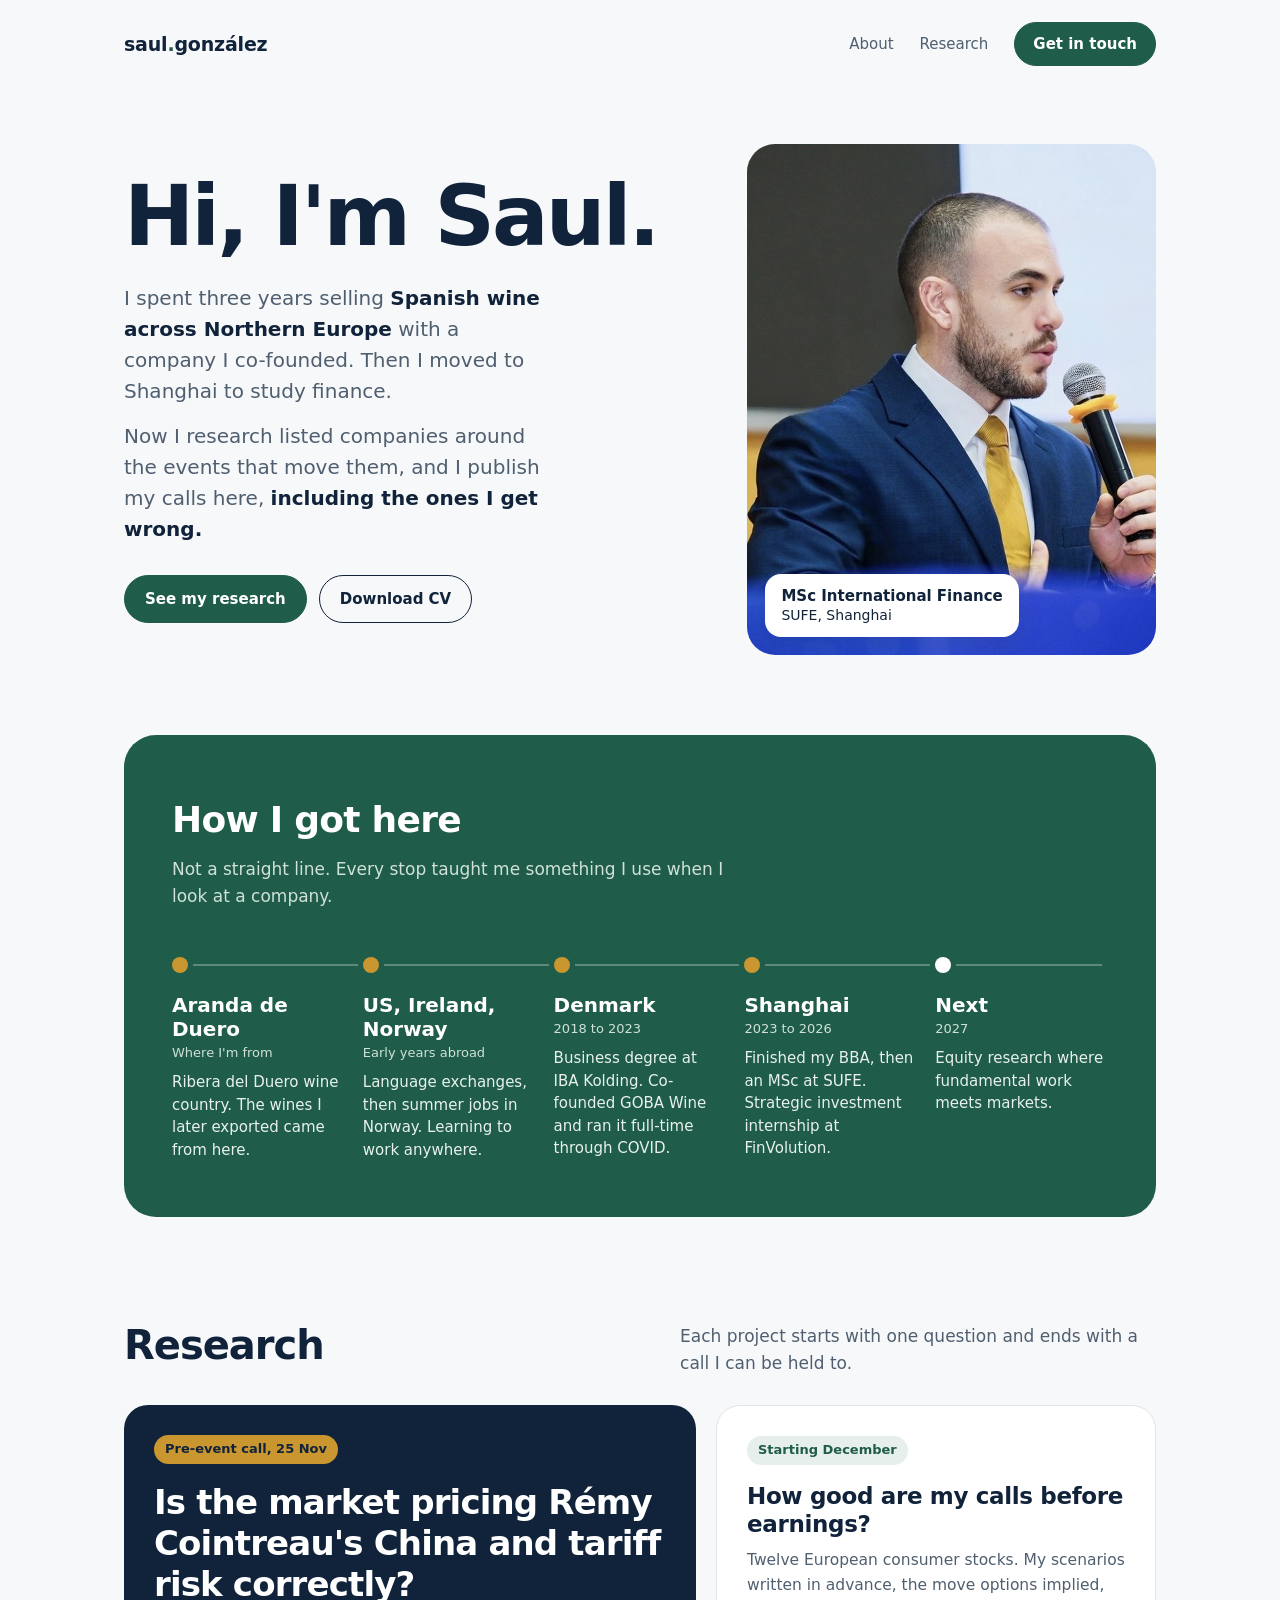
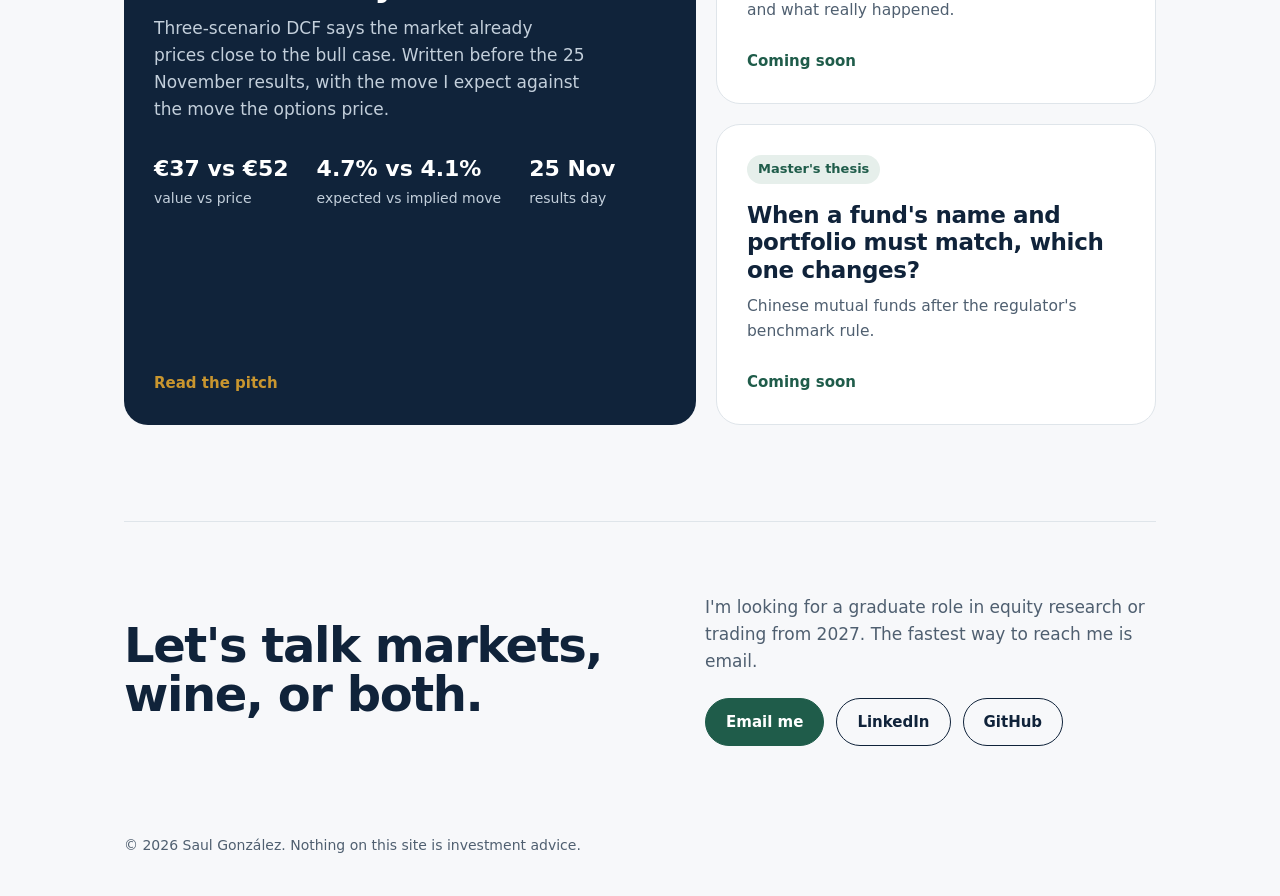
==== index.html @ 41d5a3b0 "Publish Rémy Cointreau pre-event call and model Co-Authored-By: Claude Opus 5.5 <noreply@anthropic.c" ====
<!doctype html>
<html lang="en">
<head>
  <meta charset="utf-8">
  <meta name="viewport" content="width=device-width, initial-scale=1">
  <title>Saul González | Equity research</title>
  <meta name="description" content="Saul González: MSc International Finance (SUFE), former wine exporter. Equity research and event analysis, with calls tracked in public.">
  <meta property="og:title" content="Saul González | Equity research">
  <meta property="og:description" content="Equity research and event analysis, with calls tracked in public.">
  <meta property="og:image" content="assets/saul.jpg">
  <link rel="preconnect" href="https://rsms.me/">
  <link rel="stylesheet" href="https://rsms.me/inter/inter.css">
  <link rel="stylesheet" href="style.css">
</head>
<body>
<div class="wrap">
  <header class="top">
    <a class="logo" href="index.html">saul<span>.</span>gonzález</a>
    <nav aria-label="Main">
      <a href="#journey">About</a>
      <a href="#research">Research</a>
      <a class="btn" href="#contact">Get in touch</a>
    </nav>
  </header>

  <main>
    <section class="hero">
      <div>
        <h1>Hi, I'm Saul.</h1>
        <p class="lead">I spent three years selling <strong>Spanish wine across Northern Europe</strong> with a company I co-founded. Then I moved to Shanghai to study finance.</p>
        <p class="lead">Now I research listed companies around the events that move them, and I publish my calls here, <strong>including the ones I get wrong.</strong></p>
        <div class="actions">
          <a class="btn" href="#research">See my research</a>
          <!-- CV: put the PDF in the files folder with this exact name -->
          <a class="btn ghost" href="files/Saul-Gonzalez-CV.pdf">Download CV</a>
        </div>
      </div>
      <div class="photo">
        <img src="assets/saul.jpg" alt="Saul González speaking at an event" width="800" height="1000">
        <div class="badge"><b>MSc International Finance</b>SUFE, Shanghai</div>
      </div>
    </section>

    <section class="journey" id="journey" aria-labelledby="journey-h">
      <h2 id="journey-h">How I got here</h2>
      <p class="sub">Not a straight line. Every stop taught me something I use when I look at a company.</p>
      <ol class="stops">
        <li><div class="place">Aranda de Duero</div><div class="when">Where I'm from</div><p>Ribera del Duero wine country. The wines I later exported came from here.</p></li>
        <li><div class="place">US, Ireland, Norway</div><div class="when">Early years abroad</div><p>Language exchanges, then summer jobs in Norway. Learning to work anywhere.</p></li>
        <li><div class="place">Denmark</div><div class="when">2018 to 2023</div><p>Business degree at IBA Kolding. Co-founded GOBA Wine and ran it full-time through COVID.</p></li>
        <li><div class="place">Shanghai</div><div class="when">2023 to 2026</div><p>Finished my BBA, then an MSc at SUFE. Strategic investment internship at FinVolution.</p></li>
        <li class="now"><div class="place">Next</div><div class="when">2027</div><p>Equity research where fundamental work meets markets.</p></li>
      </ol>
    </section>

    <section id="research" aria-labelledby="research-h">
      <div class="head">
        <h2 id="research-h">Research</h2>
        <p>Each project starts with one question and ends with a call I can be held to.</p>
      </div>
      <div class="grid">
        <a class="card feature" href="projects/remy-cointreau.html">
          <span class="tag">Pre-event call, 25 Nov</span>
          <h3>Is the market pricing Rémy Cointreau's China and tariff risk correctly?</h3>
          <p>Three-scenario DCF says the market already prices close to the bull case. Written before the 25 November results, with the move I expect against the move the options price.</p>
          <div class="facts"><div><b>€37 vs €52</b>value vs price</div><div><b>4.7% vs 4.1%</b>expected vs implied move</div><div><b>25 Nov</b>results day</div></div>
          <span class="more">Read the pitch</span>
        </a>
        <!-- Before going public: link these cards to their pages, or remove them until they have content. -->
        <div class="card">
          <span class="tag">Starting December</span>
          <h3>How good are my calls before earnings?</h3>
          <p>Twelve European consumer stocks. My scenarios written in advance, the move options implied, and what really happened.</p>
          <span class="more">Coming soon</span>
        </div>
        <div class="card">
          <span class="tag">Master's thesis</span>
          <h3>When a fund's name and portfolio must match, which one changes?</h3>
          <p>Chinese mutual funds after the regulator's benchmark rule.</p>
          <span class="more">Coming soon</span>
        </div>
      </div>
    </section>

    <section class="contact" id="contact" aria-labelledby="contact-h">
      <h2 id="contact-h">Let's talk markets, wine, or both.</h2>
      <div>
        <p>I'm looking for a graduate role in equity research or trading from 2027. The fastest way to reach me is email.</p>
        <div class="links">
          <a class="btn" href="mailto:sagonz126@gmail.com">Email me</a>
          <a class="btn ghost" href="https://www.linkedin.com/in/saulgonzalezcastrillo">LinkedIn</a>
          <a class="btn ghost" href="https://github.com/sagonz126">GitHub</a>
        </div>
      </div>
    </section>
  </main>

  <footer>© 2026 Saul González. Nothing on this site is investment advice.</footer>
</div>
</body>
</html>
---- style.css ----
/* Saul González: personal research site.
   One stylesheet for every page. Change a colour here and it changes everywhere. */

:root {
  --bg: #f7f8fa;
  --ink: #10233a;          /* navy, used instead of black */
  --muted: #4f5f70;
  --line: #dfe5ea;
  --green: #1f5c4a;        /* main colour */
  --green-soft: #e6efeb;
  --gold: #c9962f;         /* accent */
  --white: #ffffff;

  --display: "InterVariable", "Inter Display", "Inter", system-ui, -apple-system, "Segoe UI", sans-serif;
  --body: "InterVariable", "Inter", system-ui, -apple-system, "Segoe UI", sans-serif;
}

* { box-sizing: border-box; }
html { -webkit-text-size-adjust: 100%; scroll-behavior: smooth; }
body { font-optical-sizing: auto; margin: 0; background: var(--bg); color: var(--ink); font-family: var(--body); font-size: 17px; line-height: 1.6; }
a { color: inherit; }
a:focus-visible, .btn:focus-visible { outline: 2px solid var(--green); outline-offset: 3px; }
img { max-width: 100%; display: block; }

.wrap { max-width: 1080px; margin: 0 auto; padding: 0 24px; }
.narrow { max-width: 780px; }

/* Header */
.top { display: flex; justify-content: space-between; align-items: center; padding: 22px 0; gap: 16px; }
.logo { font-family: var(--display); font-weight: 700; font-size: 19px; text-decoration: none; letter-spacing: -.01em; }
.logo span { color: var(--green); }
nav { display: flex; gap: 26px; align-items: center; font-size: 15px; }
nav a { text-decoration: none; color: var(--muted); }
nav a:hover { color: var(--green); }

/* Buttons */
.btn { display: inline-block; background: var(--green); color: #fff; text-decoration: none; font-weight: 600; font-size: 15px; padding: 11px 20px; border-radius: 999px; border: 1.5px solid var(--green); }
.btn:hover { background: #174a3b; }
.btn.ghost { background: transparent; color: var(--ink); border-color: var(--ink); }
.btn.ghost:hover { background: var(--ink); color: #fff; }
nav .btn { color: #fff; padding: 9px 18px; }
nav .btn:hover { color: #fff; }

/* Home: hero */
.hero { display: grid; grid-template-columns: 1.25fr .9fr; gap: 56px; align-items: center; padding: 56px 0 80px; }
.hero h1 { font-family: var(--display); font-weight: 800; font-size: clamp(46px, 7vw, 84px); line-height: .98; letter-spacing: -.035em; margin: 0 0 26px; }
.lead { font-size: 20px; line-height: 1.55; color: var(--muted); margin: 0 0 14px; max-width: 34ch; }
.lead strong { color: var(--ink); font-weight: 600; }
.actions { display: flex; gap: 12px; margin-top: 30px; flex-wrap: wrap; }
.photo { position: relative; border-radius: 28px; overflow: hidden; aspect-ratio: 4 / 5; background: var(--green-soft); }
.photo img { width: 100%; height: 100%; object-fit: cover; }
.badge { position: absolute; left: 18px; bottom: 18px; background: #fff; border-radius: 16px; padding: 12px 16px; font-size: 14px; line-height: 1.35; box-shadow: 0 8px 24px rgba(16, 35, 58, .14); }
.badge b { display: block; font-size: 15px; }

/* Home: journey */
.journey { background: var(--green); color: #fff; border-radius: 32px; padding: 56px 48px; margin-bottom: 96px; }
.journey h2 { font-family: var(--display); font-weight: 700; font-size: 36px; letter-spacing: -.02em; margin: 0 0 8px; }
.journey .sub { color: #cfe1d9; margin: 0 0 40px; max-width: 52ch; }
.stops { list-style: none; margin: 0; padding: 0; display: grid; grid-template-columns: repeat(5, 1fr); gap: 18px; position: relative; }
.stops::before { content: ""; position: absolute; top: 13px; left: 6px; right: 6px; height: 2px; background: rgba(255, 255, 255, .28); }
.stops li { position: relative; padding-top: 42px; }
.stops li::before { content: ""; position: absolute; top: 6px; left: 0; width: 16px; height: 16px; border-radius: 50%; background: var(--gold); box-shadow: 0 0 0 5px var(--green); }
.stops li.now::before { background: #fff; }
.stops .place { font-family: var(--display); font-weight: 700; font-size: 20px; line-height: 1.2; }
.stops .when { font-size: 13px; color: #cfe1d9; margin: 2px 0 8px; }
.stops p { margin: 0; font-size: 15px; color: #e8f1ed; line-height: 1.5; }

/* Home: research */
.head { display: flex; justify-content: space-between; align-items: end; gap: 24px; margin-bottom: 28px; flex-wrap: wrap; }
.head h2 { font-family: var(--display); font-weight: 700; font-size: 40px; letter-spacing: -.025em; margin: 0; }
.head p { margin: 0; color: var(--muted); max-width: 44ch; }
.grid { display: grid; grid-template-columns: 1.3fr 1fr; gap: 20px; margin-bottom: 96px; }
.card { background: var(--white); border: 1px solid var(--line); border-radius: 24px; padding: 30px; display: flex; flex-direction: column; text-decoration: none; transition: border-color .15s; }
a.card:hover { border-color: var(--green); }
.card.feature { grid-row: span 2; background: var(--ink); color: #fff; border: 0; }
.tag { align-self: flex-start; font-size: 13px; font-weight: 600; padding: 4px 11px; border-radius: 999px; background: var(--green-soft); color: var(--green); margin-bottom: 18px; }
.card.feature .tag, .tag.gold { background: var(--gold); color: var(--ink); }
.card h3 { font-family: var(--display); font-weight: 700; font-size: 23px; line-height: 1.2; letter-spacing: -.015em; margin: 0 0 10px; }
.card.feature h3 { font-size: 34px; letter-spacing: -.025em; }
.card p { margin: 0; color: var(--muted); font-size: 15.5px; }
.card.feature p { color: #c3cfdb; font-size: 17px; max-width: 40ch; }
.card .more { margin-top: auto; padding-top: 26px; font-weight: 600; font-size: 15px; color: var(--green); }
.card.feature .more { color: var(--gold); }
.facts { display: flex; gap: 28px; margin-top: 28px; flex-wrap: wrap; }
.facts div { font-size: 14px; color: #c3cfdb; }
.facts b { display: block; font-family: var(--display); font-size: 22px; color: #fff; }

/* Home: contact */
.contact { display: grid; grid-template-columns: 1.2fr 1fr; gap: 40px; align-items: center; border-top: 1px solid var(--line); padding: 72px 0 88px; }
.contact h2 { font-family: var(--display); font-weight: 800; font-size: 48px; line-height: 1.02; letter-spacing: -.03em; margin: 0; }
.contact p { color: var(--muted); margin: 0 0 22px; }
.links { display: flex; gap: 12px; flex-wrap: wrap; }
footer { color: var(--muted); font-size: 14px; padding: 0 0 40px; }

/* Project pages */
.back { display: inline-block; margin: 8px 0 28px; font-size: 15px; color: var(--muted); text-decoration: none; }
.back:hover { color: var(--green); }
.p-head h1 { font-family: var(--display); font-weight: 800; font-size: clamp(36px, 5.5vw, 58px); line-height: 1.03; letter-spacing: -.03em; margin: 0 0 22px; }
.p-head .lead { max-width: 46ch; }
.p-meta { display: flex; gap: 32px; flex-wrap: wrap; margin: 30px 0 48px; padding: 20px 0; border-top: 1px solid var(--line); border-bottom: 1px solid var(--line); }
.p-meta div { font-size: 14px; color: var(--muted); }
.p-meta b { display: block; font-family: var(--display); font-size: 19px; color: var(--ink); }

.answer { background: var(--ink); color: #fff; border-radius: 24px; padding: 32px; margin-bottom: 56px; display: grid; grid-template-columns: 1fr 1fr; gap: 24px; }
.answer .label { font-size: 14px; color: #c3cfdb; margin: 0 0 4px; }
.answer .value { font-family: var(--display); font-weight: 700; font-size: 26px; margin: 0; }
.answer .value.pending { color: #8395a8; font-weight: 500; font-size: 18px; font-style: italic; }

.block { padding: 0 0 52px; }
.block h2 { font-family: var(--display); font-weight: 700; font-size: 28px; letter-spacing: -.02em; margin: 0 0 12px; }
.block p, .block li { max-width: 66ch; }
.pending { color: #7d8995; font-style: italic; }

.table-card { background: var(--white); border: 1px solid var(--line); border-radius: 20px; padding: 8px 24px; overflow-x: auto; }
table { border-collapse: collapse; width: 100%; font-size: 15.5px; font-variant-numeric: tabular-nums; }
th, td { text-align: left; padding: 14px 16px 14px 0; border-bottom: 1px solid var(--line); vertical-align: top; }
tr:last-child td { border-bottom: 0; }
th { font-size: 13px; font-weight: 600; color: var(--muted); }
.num { text-align: right; padding-right: 0; }
.scen { font-weight: 700; }
.scen.bull { color: var(--green); }
.scen.bear { color: #9b2f2f; }

.files { display: flex; gap: 12px; flex-wrap: wrap; }

/* Mobile */
@media (max-width: 860px) {
  .hero { grid-template-columns: 1fr; gap: 36px; padding-top: 28px; }
  .photo { max-width: 420px; }
  .journey { padding: 40px 24px; border-radius: 24px; }
  .stops { grid-template-columns: 1fr; gap: 26px; }
  .stops::before { top: 6px; bottom: 6px; left: 7px; right: auto; width: 2px; height: auto; }
  .stops li { padding: 0 0 0 38px; }
  .stops li::before { top: 4px; }
  .grid { grid-template-columns: 1fr; }
  .card.feature { grid-row: auto; }
  .contact { grid-template-columns: 1fr; }
  .contact h2 { font-size: 40px; }
  nav a:not(.btn) { display: none; }
  .answer { grid-template-columns: 1fr; }
}

@media (prefers-reduced-motion: reduce) {
  html { scroll-behavior: auto; }
  .card { transition: none; }
}
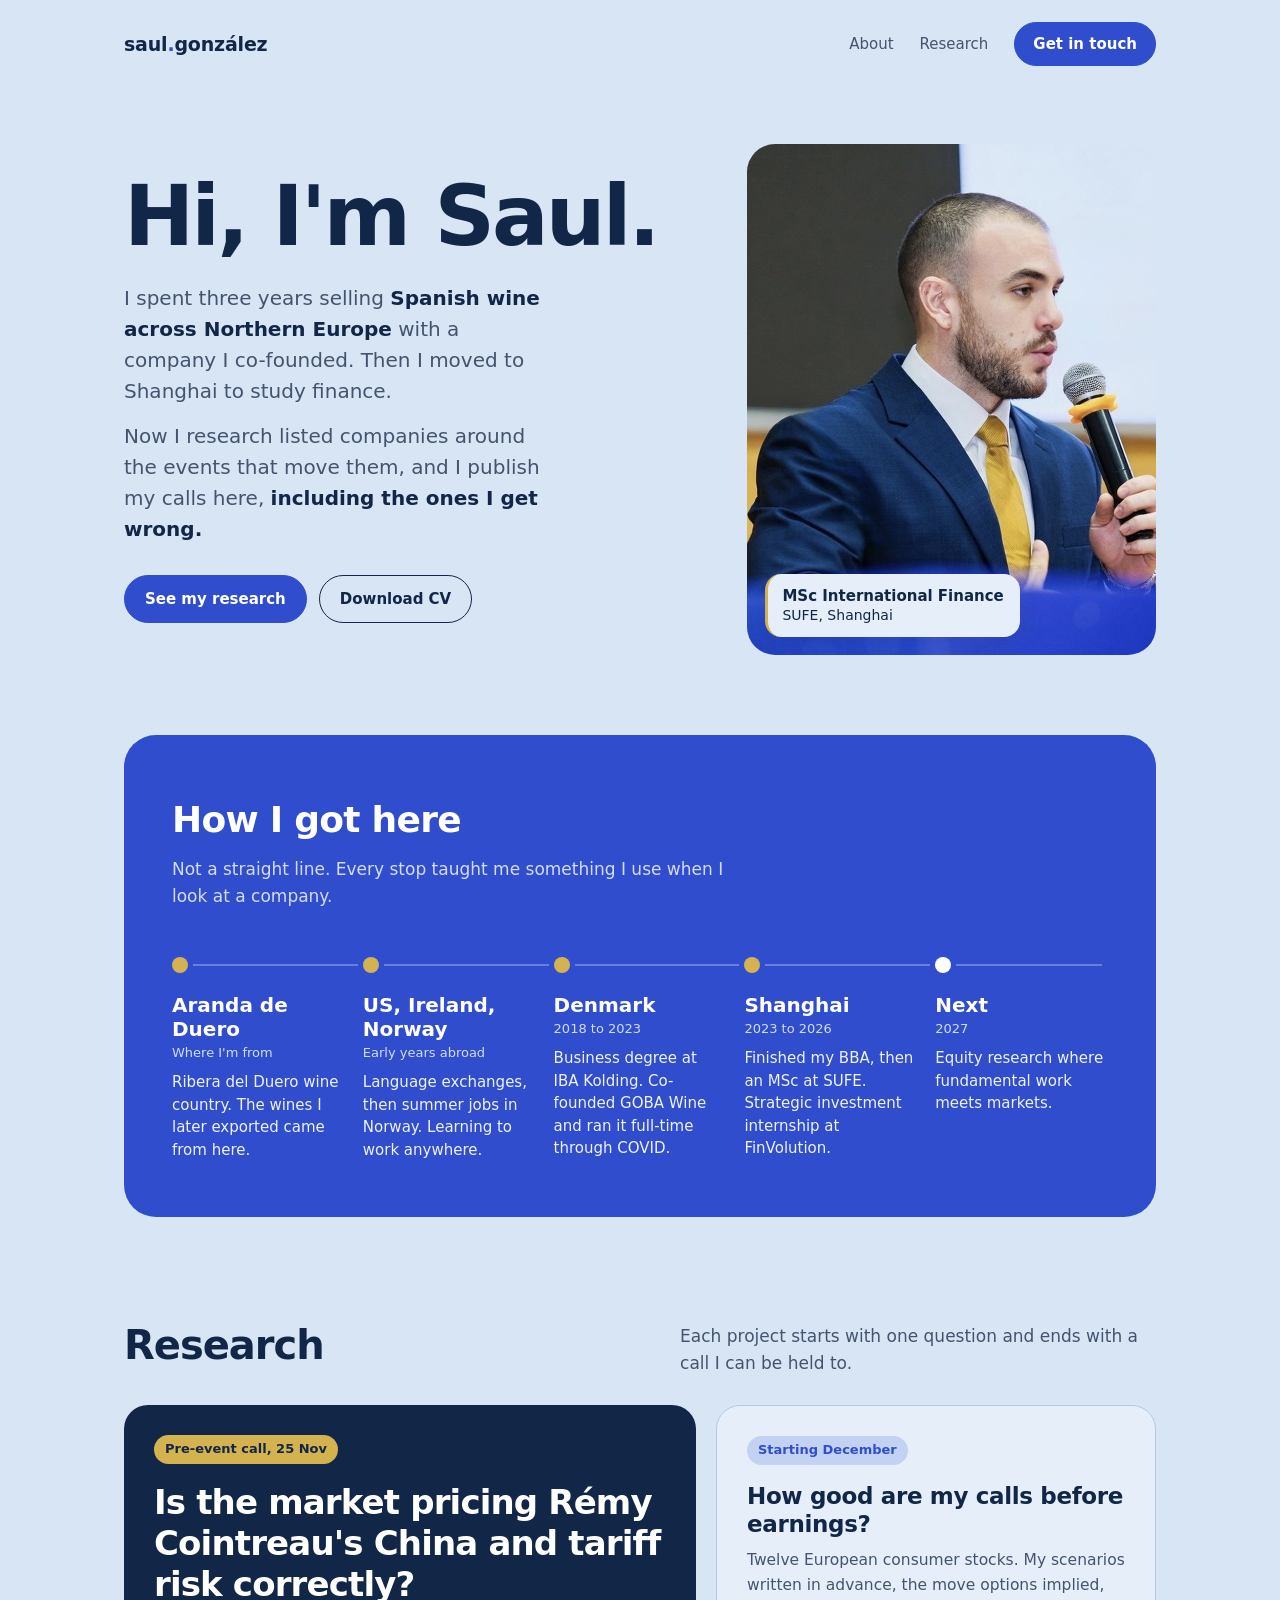
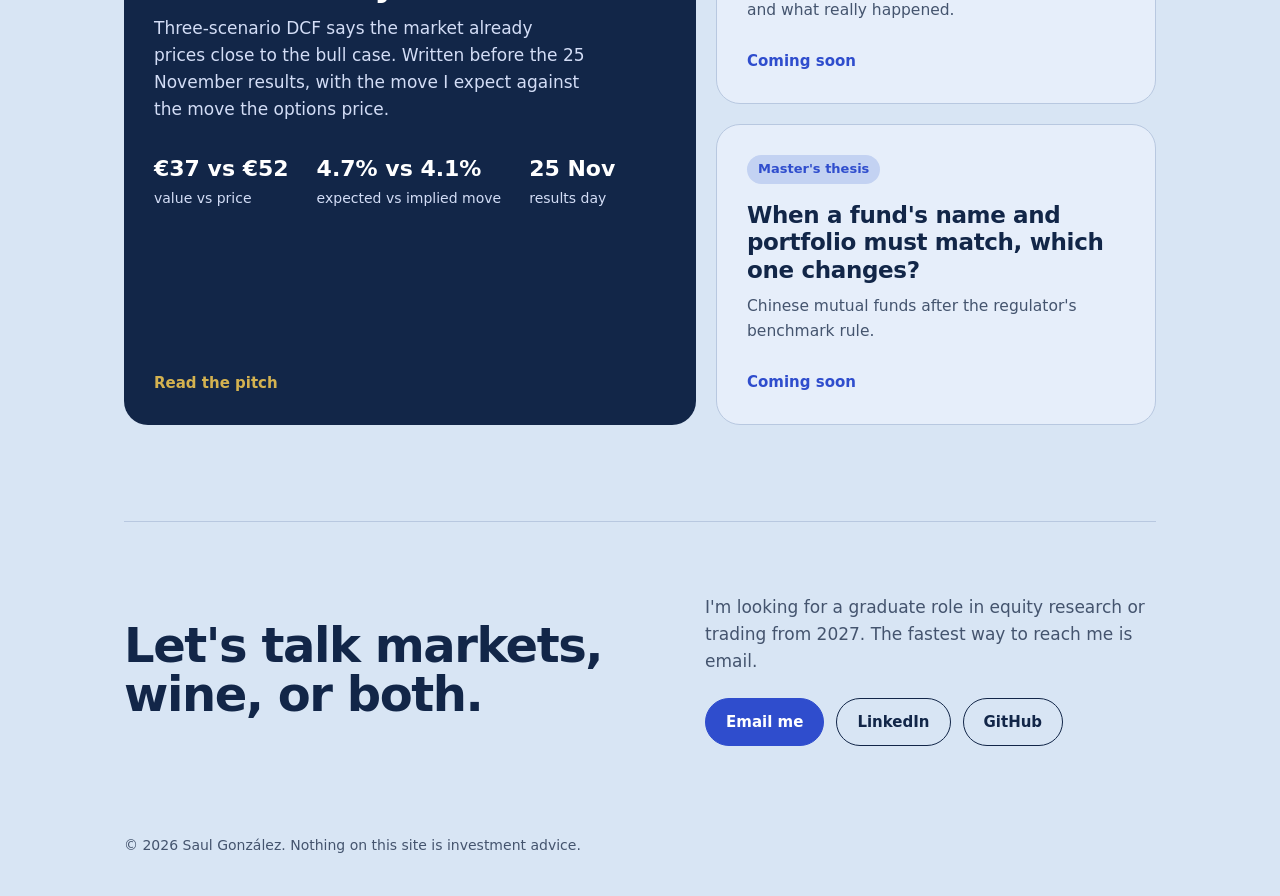
==== commit 90300926: "Version the stylesheet link so browsers fetch updates Co-Authored-By: Claude Opus 5.5 <noreply@anthr" ====
--- a/index.html
+++ b/index.html
@@ -10,7 +10,7 @@
   <meta property="og:image" content="assets/saul.jpg">
   <link rel="preconnect" href="https://rsms.me/">
   <link rel="stylesheet" href="https://rsms.me/inter/inter.css">
-  <link rel="stylesheet" href="style.css">
+  <link rel="stylesheet" href="style.css?v=20261107b">
 </head>
 <body>
 <div class="wrap">
--- a/style.css
+++ b/style.css
@@ -2,14 +2,19 @@
    One stylesheet for every page. Change a colour here and it changes everywhere. */
 
 :root {
-  --bg: #f7f8fa;
-  --ink: #10233a;          /* navy, used instead of black */
-  --muted: #4f5f70;
-  --line: #dfe5ea;
-  --green: #1f5c4a;        /* main colour */
-  --green-soft: #e6efeb;
-  --gold: #c9962f;         /* accent */
-  --white: #ffffff;
+  /* Three colours, all taken from the profile photo: the pale wall (background),
+     the blue of the blurred banner (main colour) and the navy suit (text, dark blocks).
+     Other values are tints of these three. */
+  --bg: #d8e5f4;           /* pale blue wall: page background */
+  --ink: #122648;          /* navy suit: text and dark blocks */
+  --accent: #2f4dcd;       /* banner blue: buttons, journey, tags */
+  --accent-dark: #2639a6;  /* accent on hover */
+  --accent-soft: #c3d2f2;  /* tint of accent */
+  --muted: #44546e;        /* tint of ink for secondary text */
+  --line: #b8c8e0;
+  --surface: #e6eefa;      /* tint of bg for cards and tables */
+  --on-dark: #d3ddf6;      /* text on blue or navy blocks */
+  --gold: #d4b250;         /* tie gold: small details only, on dark or blue backgrounds */
 
   --display: "InterVariable", "Inter Display", "Inter", system-ui, -apple-system, "Segoe UI", sans-serif;
   --body: "InterVariable", "Inter", system-ui, -apple-system, "Segoe UI", sans-serif;
@@ -19,7 +24,7 @@
 html { -webkit-text-size-adjust: 100%; scroll-behavior: smooth; }
 body { font-optical-sizing: auto; margin: 0; background: var(--bg); color: var(--ink); font-family: var(--body); font-size: 17px; line-height: 1.6; }
 a { color: inherit; }
-a:focus-visible, .btn:focus-visible { outline: 2px solid var(--green); outline-offset: 3px; }
+a:focus-visible, .btn:focus-visible { outline: 2px solid var(--accent); outline-offset: 3px; }
 img { max-width: 100%; display: block; }
 
 .wrap { max-width: 1080px; margin: 0 auto; padding: 0 24px; }
@@ -28,14 +33,14 @@
 /* Header */
 .top { display: flex; justify-content: space-between; align-items: center; padding: 22px 0; gap: 16px; }
 .logo { font-family: var(--display); font-weight: 700; font-size: 19px; text-decoration: none; letter-spacing: -.01em; }
-.logo span { color: var(--green); }
+.logo span { color: var(--accent); }
 nav { display: flex; gap: 26px; align-items: center; font-size: 15px; }
 nav a { text-decoration: none; color: var(--muted); }
-nav a:hover { color: var(--green); }
+nav a:hover { color: var(--accent); }
 
 /* Buttons */
-.btn { display: inline-block; background: var(--green); color: #fff; text-decoration: none; font-weight: 600; font-size: 15px; padding: 11px 20px; border-radius: 999px; border: 1.5px solid var(--green); }
-.btn:hover { background: #174a3b; }
+.btn { display: inline-block; background: var(--accent); color: #fff; text-decoration: none; font-weight: 600; font-size: 15px; padding: 11px 20px; border-radius: 999px; border: 1.5px solid var(--accent); }
+.btn:hover { background: var(--accent-dark); border-color: var(--accent-dark); }
 .btn.ghost { background: transparent; color: var(--ink); border-color: var(--ink); }
 .btn.ghost:hover { background: var(--ink); color: #fff; }
 nav .btn { color: #fff; padding: 9px 18px; }
@@ -47,42 +52,43 @@
 .lead { font-size: 20px; line-height: 1.55; color: var(--muted); margin: 0 0 14px; max-width: 34ch; }
 .lead strong { color: var(--ink); font-weight: 600; }
 .actions { display: flex; gap: 12px; margin-top: 30px; flex-wrap: wrap; }
-.photo { position: relative; border-radius: 28px; overflow: hidden; aspect-ratio: 4 / 5; background: var(--green-soft); }
+.photo { position: relative; border-radius: 28px; overflow: hidden; aspect-ratio: 4 / 5; background: var(--accent-soft); }
 .photo img { width: 100%; height: 100%; object-fit: cover; }
-.badge { position: absolute; left: 18px; bottom: 18px; background: #fff; border-radius: 16px; padding: 12px 16px; font-size: 14px; line-height: 1.35; box-shadow: 0 8px 24px rgba(16, 35, 58, .14); }
+.badge { position: absolute; left: 18px; bottom: 18px; background: var(--surface); border-radius: 16px; padding: 12px 16px 12px 14px; border-left: 3px solid var(--gold); font-size: 14px; line-height: 1.35; box-shadow: 0 8px 24px rgba(18, 38, 72, .16); }
 .badge b { display: block; font-size: 15px; }
 
 /* Home: journey */
-.journey { background: var(--green); color: #fff; border-radius: 32px; padding: 56px 48px; margin-bottom: 96px; }
+.journey { background: var(--accent); color: #fff; border-radius: 32px; padding: 56px 48px; margin-bottom: 96px; }
 .journey h2 { font-family: var(--display); font-weight: 700; font-size: 36px; letter-spacing: -.02em; margin: 0 0 8px; }
-.journey .sub { color: #cfe1d9; margin: 0 0 40px; max-width: 52ch; }
+.journey .sub { color: var(--on-dark); margin: 0 0 40px; max-width: 52ch; }
 .stops { list-style: none; margin: 0; padding: 0; display: grid; grid-template-columns: repeat(5, 1fr); gap: 18px; position: relative; }
 .stops::before { content: ""; position: absolute; top: 13px; left: 6px; right: 6px; height: 2px; background: rgba(255, 255, 255, .28); }
 .stops li { position: relative; padding-top: 42px; }
-.stops li::before { content: ""; position: absolute; top: 6px; left: 0; width: 16px; height: 16px; border-radius: 50%; background: var(--gold); box-shadow: 0 0 0 5px var(--green); }
+.stops li::before { content: ""; position: absolute; top: 6px; left: 0; width: 16px; height: 16px; border-radius: 50%; background: var(--gold); box-shadow: 0 0 0 5px var(--accent); }
 .stops li.now::before { background: #fff; }
 .stops .place { font-family: var(--display); font-weight: 700; font-size: 20px; line-height: 1.2; }
-.stops .when { font-size: 13px; color: #cfe1d9; margin: 2px 0 8px; }
-.stops p { margin: 0; font-size: 15px; color: #e8f1ed; line-height: 1.5; }
+.stops .when { font-size: 13px; color: var(--on-dark); margin: 2px 0 8px; }
+.stops p { margin: 0; font-size: 15px; color: #eef3fc; line-height: 1.5; }
 
 /* Home: research */
 .head { display: flex; justify-content: space-between; align-items: end; gap: 24px; margin-bottom: 28px; flex-wrap: wrap; }
 .head h2 { font-family: var(--display); font-weight: 700; font-size: 40px; letter-spacing: -.025em; margin: 0; }
 .head p { margin: 0; color: var(--muted); max-width: 44ch; }
 .grid { display: grid; grid-template-columns: 1.3fr 1fr; gap: 20px; margin-bottom: 96px; }
-.card { background: var(--white); border: 1px solid var(--line); border-radius: 24px; padding: 30px; display: flex; flex-direction: column; text-decoration: none; transition: border-color .15s; }
-a.card:hover { border-color: var(--green); }
+.card { background: var(--surface); border: 1px solid var(--line); border-radius: 24px; padding: 30px; display: flex; flex-direction: column; text-decoration: none; transition: border-color .15s; }
+a.card:hover { border-color: var(--accent); }
 .card.feature { grid-row: span 2; background: var(--ink); color: #fff; border: 0; }
-.tag { align-self: flex-start; font-size: 13px; font-weight: 600; padding: 4px 11px; border-radius: 999px; background: var(--green-soft); color: var(--green); margin-bottom: 18px; }
-.card.feature .tag, .tag.gold { background: var(--gold); color: var(--ink); }
+.tag { align-self: flex-start; font-size: 13px; font-weight: 600; padding: 4px 11px; border-radius: 999px; background: var(--accent-soft); color: var(--accent); margin-bottom: 18px; }
+.card.feature .tag { background: var(--gold); color: var(--ink); }
+.tag.gold { background: var(--gold); color: var(--ink); }
 .card h3 { font-family: var(--display); font-weight: 700; font-size: 23px; line-height: 1.2; letter-spacing: -.015em; margin: 0 0 10px; }
 .card.feature h3 { font-size: 34px; letter-spacing: -.025em; }
 .card p { margin: 0; color: var(--muted); font-size: 15.5px; }
-.card.feature p { color: #c3cfdb; font-size: 17px; max-width: 40ch; }
-.card .more { margin-top: auto; padding-top: 26px; font-weight: 600; font-size: 15px; color: var(--green); }
+.card.feature p { color: var(--on-dark); font-size: 17px; max-width: 40ch; }
+.card .more { margin-top: auto; padding-top: 26px; font-weight: 600; font-size: 15px; color: var(--accent); }
 .card.feature .more { color: var(--gold); }
 .facts { display: flex; gap: 28px; margin-top: 28px; flex-wrap: wrap; }
-.facts div { font-size: 14px; color: #c3cfdb; }
+.facts div { font-size: 14px; color: var(--on-dark); }
 .facts b { display: block; font-family: var(--display); font-size: 22px; color: #fff; }
 
 /* Home: contact */
@@ -94,7 +100,7 @@
 
 /* Project pages */
 .back { display: inline-block; margin: 8px 0 28px; font-size: 15px; color: var(--muted); text-decoration: none; }
-.back:hover { color: var(--green); }
+.back:hover { color: var(--accent); }
 .p-head h1 { font-family: var(--display); font-weight: 800; font-size: clamp(36px, 5.5vw, 58px); line-height: 1.03; letter-spacing: -.03em; margin: 0 0 22px; }
 .p-head .lead { max-width: 46ch; }
 .p-meta { display: flex; gap: 32px; flex-wrap: wrap; margin: 30px 0 48px; padding: 20px 0; border-top: 1px solid var(--line); border-bottom: 1px solid var(--line); }
@@ -102,24 +108,24 @@
 .p-meta b { display: block; font-family: var(--display); font-size: 19px; color: var(--ink); }
 
 .answer { background: var(--ink); color: #fff; border-radius: 24px; padding: 32px; margin-bottom: 56px; display: grid; grid-template-columns: 1fr 1fr; gap: 24px; }
-.answer .label { font-size: 14px; color: #c3cfdb; margin: 0 0 4px; }
+.answer .label { font-size: 14px; color: var(--gold); margin: 0 0 4px; }
 .answer .value { font-family: var(--display); font-weight: 700; font-size: 26px; margin: 0; }
-.answer .value.pending { color: #8395a8; font-weight: 500; font-size: 18px; font-style: italic; }
+.answer .value.pending { color: var(--on-dark); font-weight: 500; font-size: 18px; font-style: italic; }
 
 .block { padding: 0 0 52px; }
 .block h2 { font-family: var(--display); font-weight: 700; font-size: 28px; letter-spacing: -.02em; margin: 0 0 12px; }
 .block p, .block li { max-width: 66ch; }
-.pending { color: #7d8995; font-style: italic; }
+.pending { color: #6a7893; font-style: italic; }
 
-.table-card { background: var(--white); border: 1px solid var(--line); border-radius: 20px; padding: 8px 24px; overflow-x: auto; }
+.table-card { background: var(--surface); border: 1px solid var(--line); border-radius: 20px; padding: 8px 24px; overflow-x: auto; }
 table { border-collapse: collapse; width: 100%; font-size: 15.5px; font-variant-numeric: tabular-nums; }
 th, td { text-align: left; padding: 14px 16px 14px 0; border-bottom: 1px solid var(--line); vertical-align: top; }
 tr:last-child td { border-bottom: 0; }
 th { font-size: 13px; font-weight: 600; color: var(--muted); }
 .num { text-align: right; padding-right: 0; }
 .scen { font-weight: 700; }
-.scen.bull { color: var(--green); }
-.scen.bear { color: #9b2f2f; }
+.scen.bull { color: var(--accent); }
+.scen.bear { color: var(--muted); }
 
 .files { display: flex; gap: 12px; flex-wrap: wrap; }
 
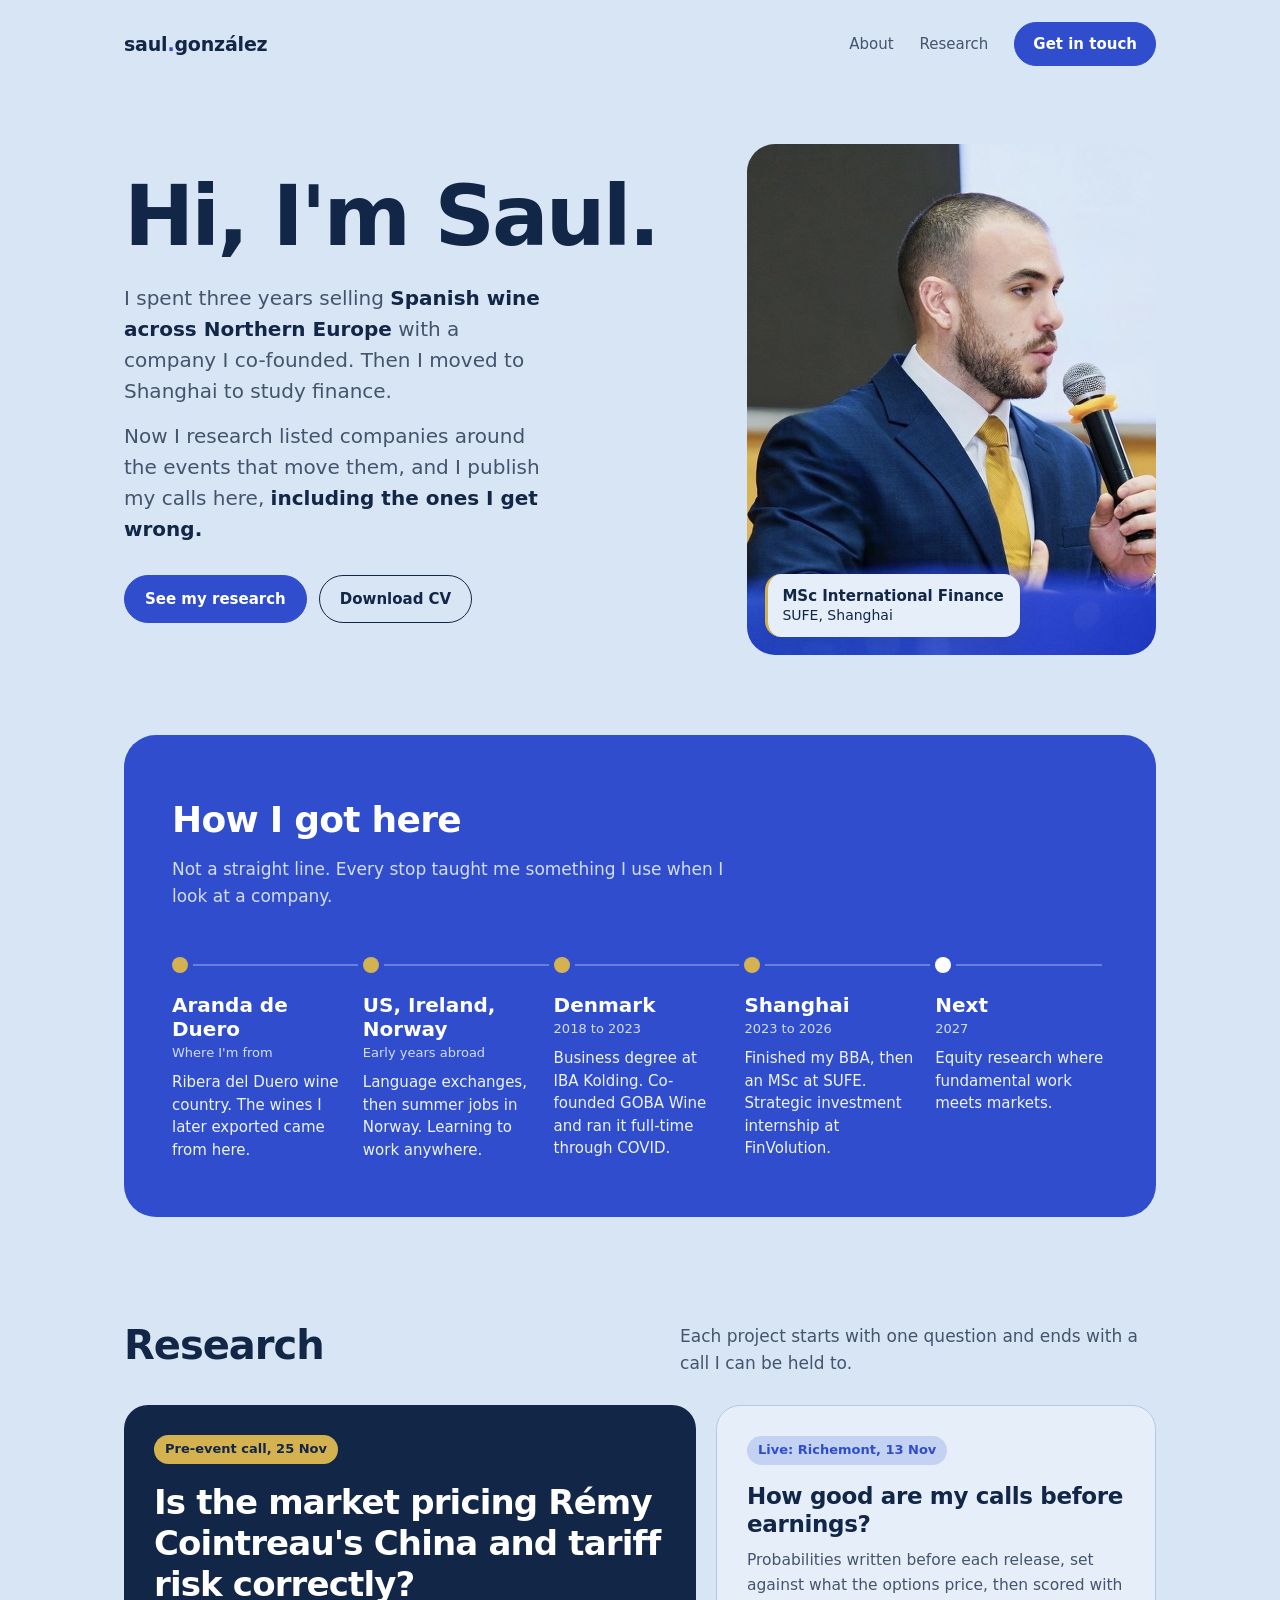
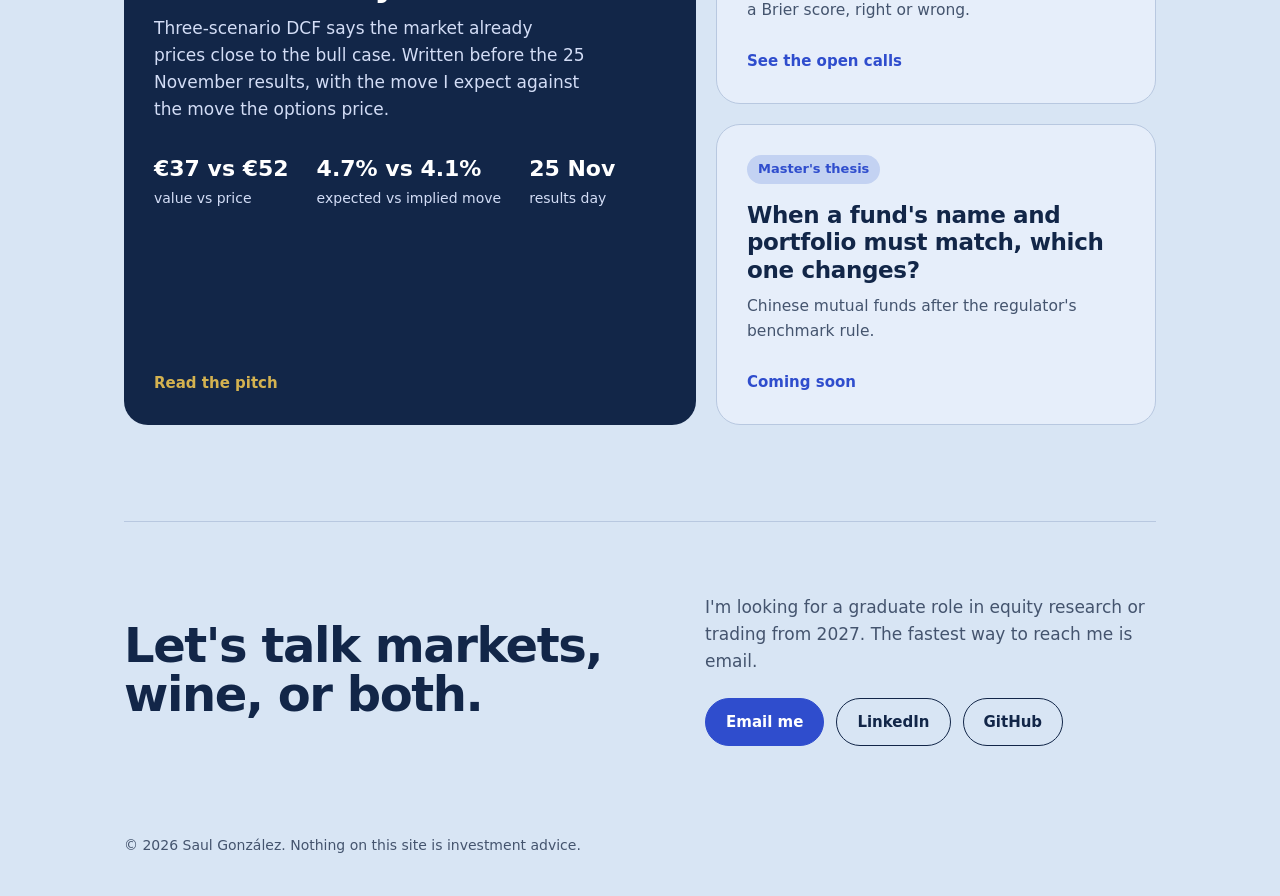
==== commit 732673b9: "Draft: event book page with Richemont pre-results call Co-Authored-By: Claude Opus 5.5 <noreply@anth" ====
--- a/index.html
+++ b/index.html
@@ -10,7 +10,7 @@
   <meta property="og:image" content="assets/saul.jpg">
   <link rel="preconnect" href="https://rsms.me/">
   <link rel="stylesheet" href="https://rsms.me/inter/inter.css">
-  <link rel="stylesheet" href="style.css?v=20261107b">
+  <link rel="stylesheet" href="style.css?v=20261111a">
 </head>
 <body>
 <div class="wrap">
@@ -67,12 +67,12 @@
           <span class="more">Read the pitch</span>
         </a>
         <!-- Before going public: link these cards to their pages, or remove them until they have content. -->
-        <div class="card">
-          <span class="tag">Starting December</span>
+        <a class="card" href="projects/event-book.html">
+          <span class="tag">Live: Richemont, 13 Nov</span>
           <h3>How good are my calls before earnings?</h3>
-          <p>Twelve European consumer stocks. My scenarios written in advance, the move options implied, and what really happened.</p>
-          <span class="more">Coming soon</span>
-        </div>
+          <p>Probabilities written before each release, set against what the options price, then scored with a Brier score, right or wrong.</p>
+          <span class="more">See the open calls</span>
+        </a>
         <div class="card">
           <span class="tag">Master's thesis</span>
           <h3>When a fund's name and portfolio must match, which one changes?</h3>
--- a/style.css
+++ b/style.css
@@ -115,6 +115,8 @@
 .block { padding: 0 0 52px; }
 .block h2 { font-family: var(--display); font-weight: 700; font-size: 28px; letter-spacing: -.02em; margin: 0 0 12px; }
 .block p, .block li { max-width: 66ch; }
+.sub-h { font-family: var(--display); font-weight: 700; font-size: 19px; letter-spacing: -.01em; margin: 30px 0 8px; }
+.block .answer { margin: 22px 0 8px; }
 .pending { color: #6a7893; font-style: italic; }
 
 .table-card { background: var(--surface); border: 1px solid var(--line); border-radius: 20px; padding: 8px 24px; overflow-x: auto; }
@@ -150,3 +152,5 @@
   html { scroll-behavior: auto; }
   .card { transition: none; }
 }
+
+.num:not(:last-child) { padding-right: 20px; }
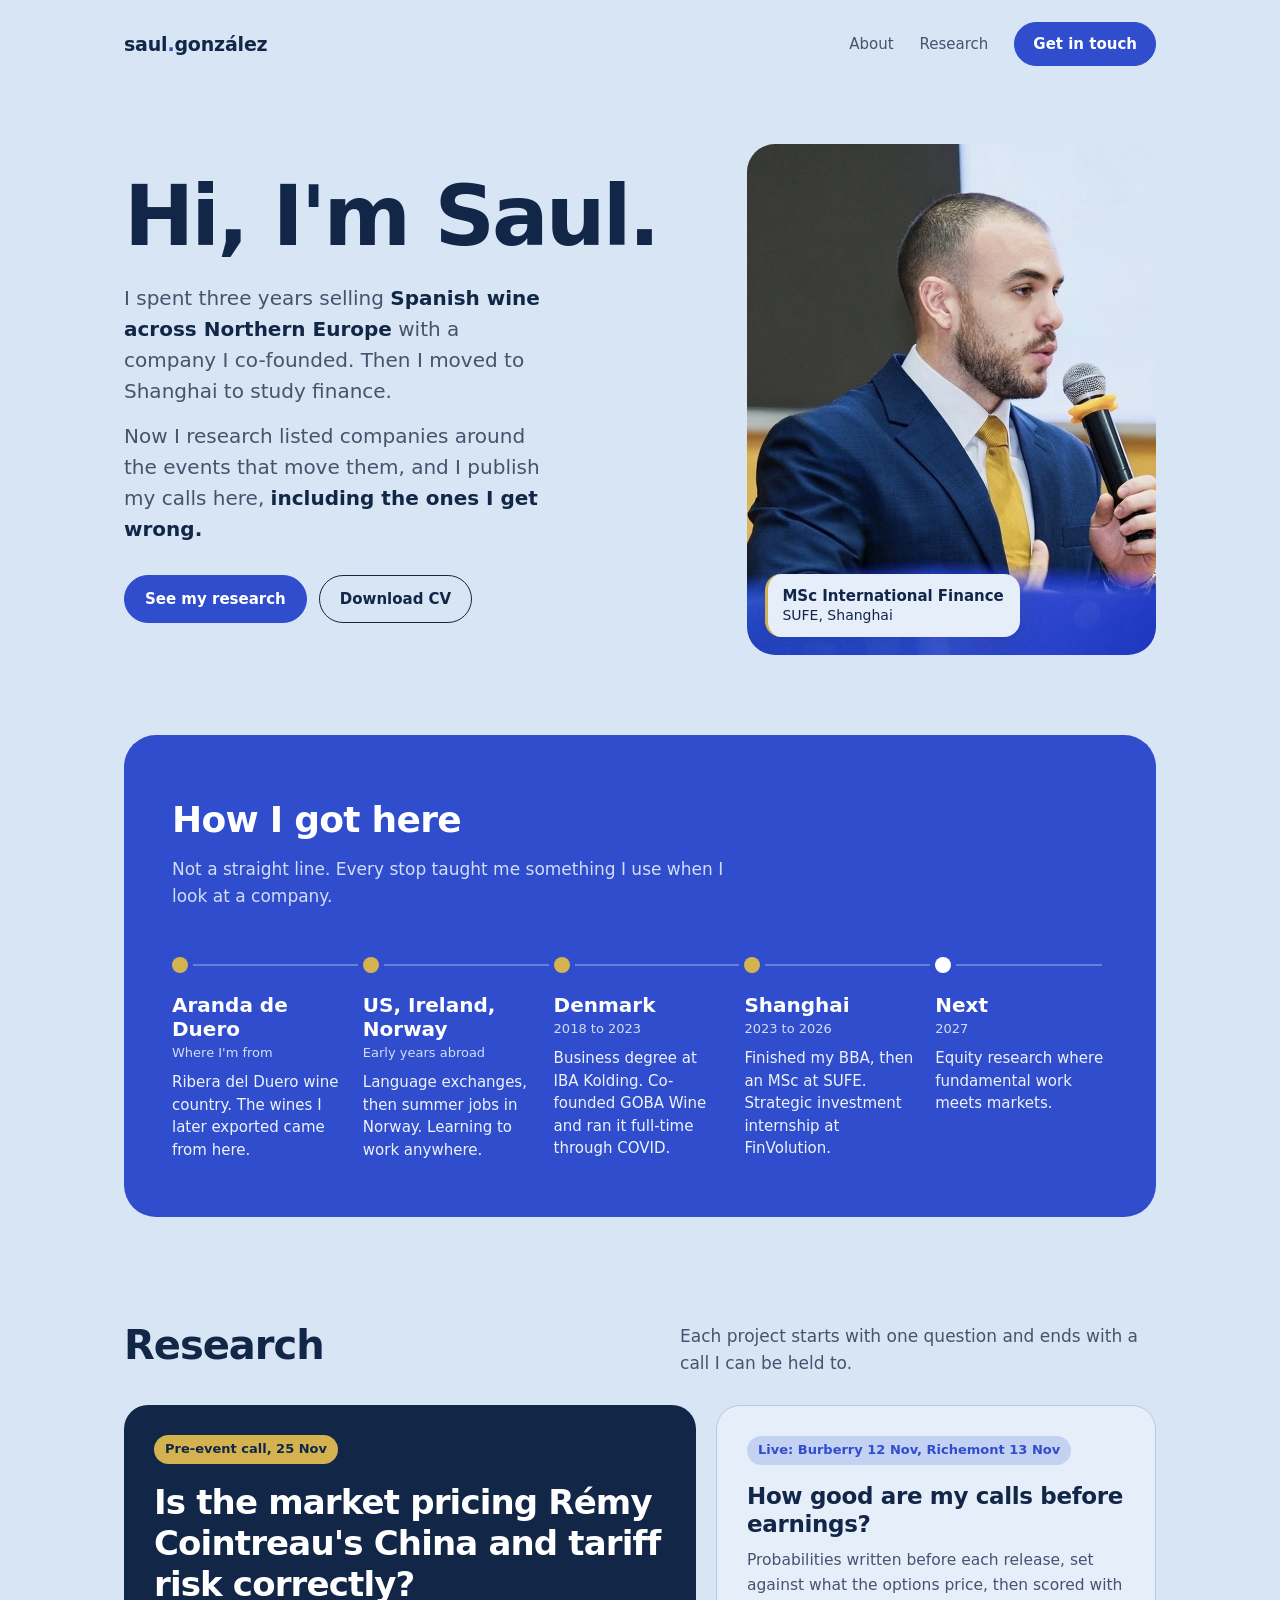
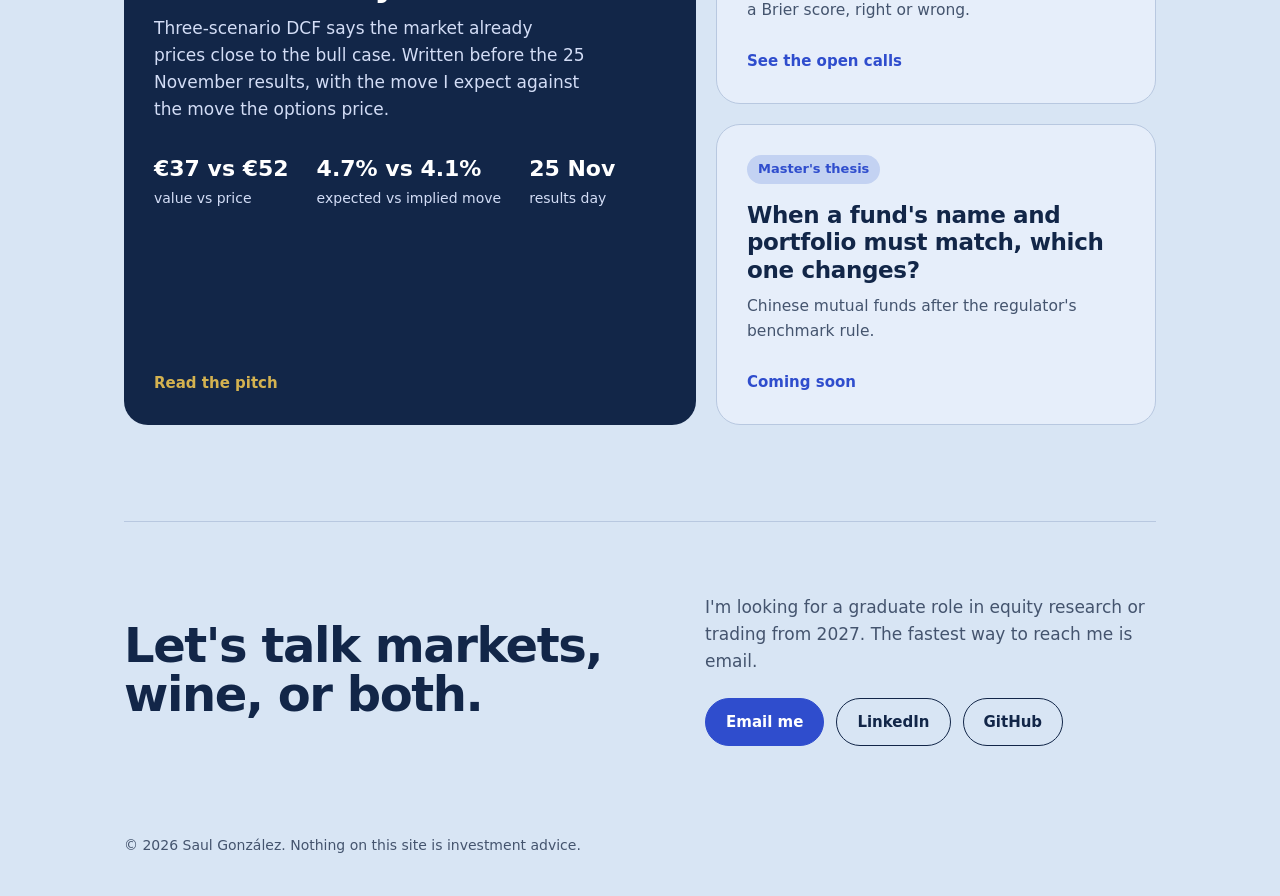
==== commit ce9af440: "Draft: Burberry pre-results call and options method in the event book Co-Authored-By: Claude Opus 5." ====
--- a/index.html
+++ b/index.html
@@ -68,7 +68,7 @@
         </a>
         <!-- Before going public: link these cards to their pages, or remove them until they have content. -->
         <a class="card" href="projects/event-book.html">
-          <span class="tag">Live: Richemont, 13 Nov</span>
+          <span class="tag">Live: Burberry 12 Nov, Richemont 13 Nov</span>
           <h3>How good are my calls before earnings?</h3>
           <p>Probabilities written before each release, set against what the options price, then scored with a Brier score, right or wrong.</p>
           <span class="more">See the open calls</span>
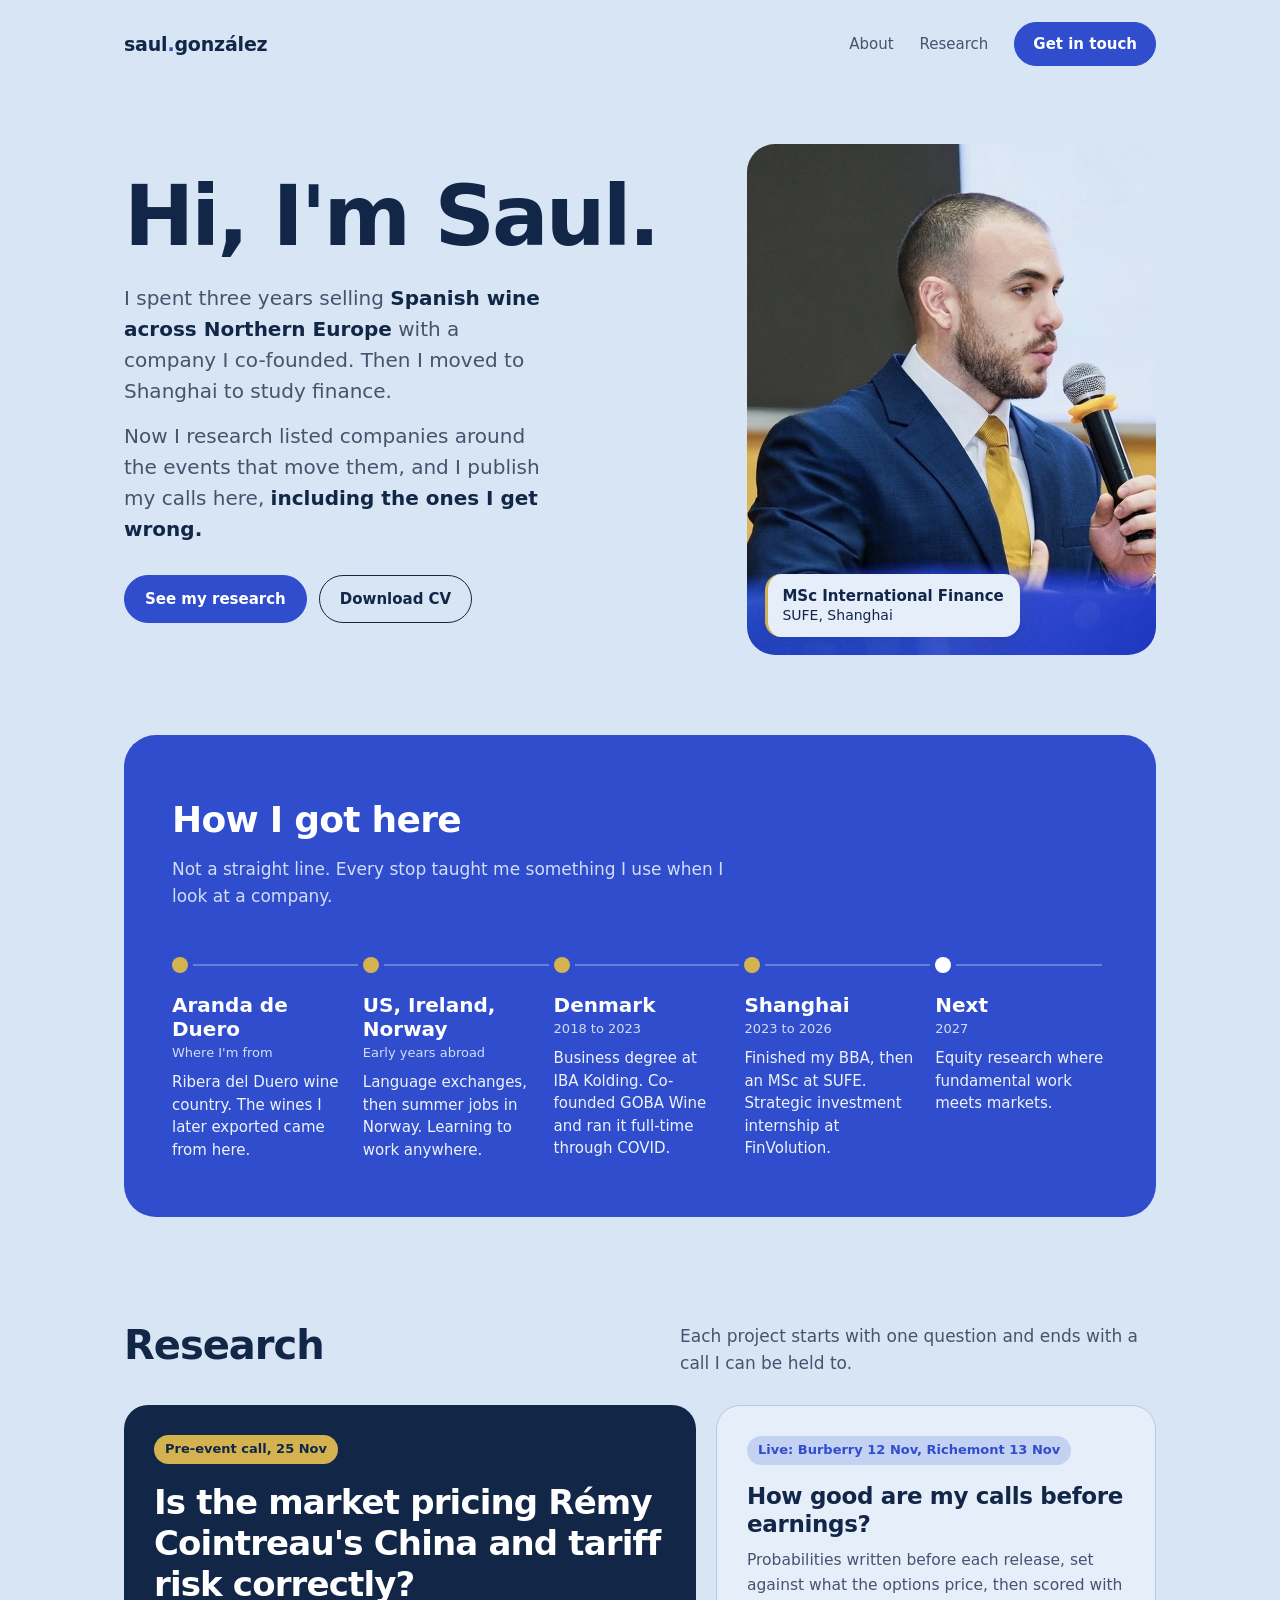
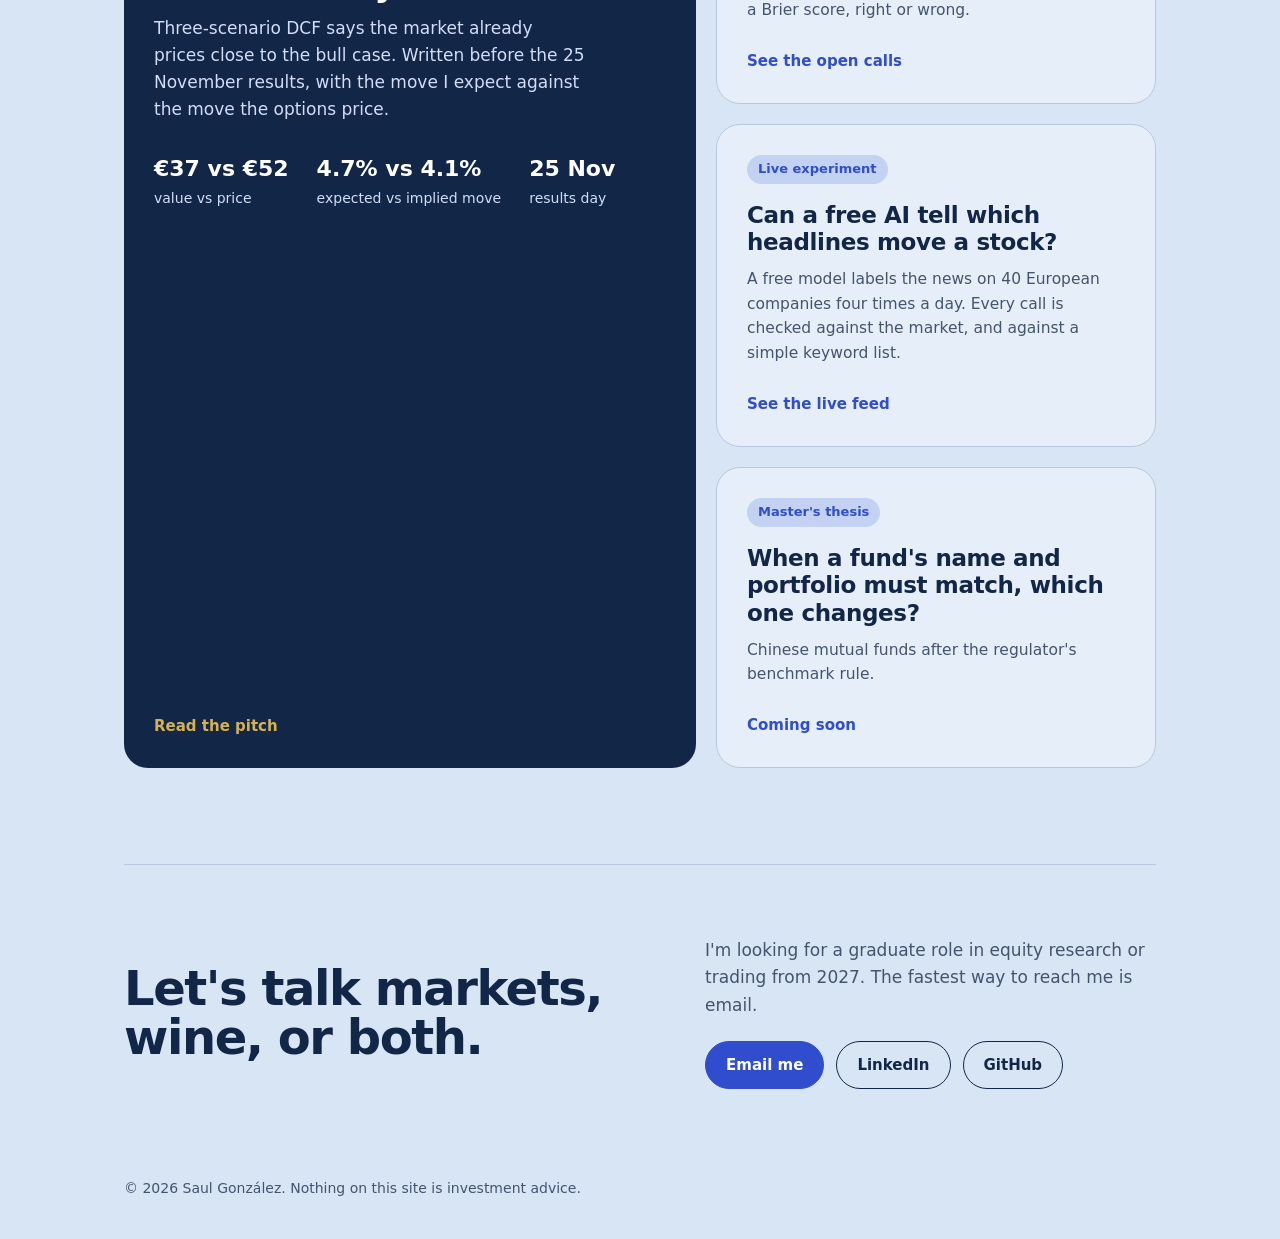
==== commit d0ca8ef2: "Draft: news triage project page with live feed, homepage card Co-Authored-By: Claude Opus 5.5 <norep" ====
--- a/index.html
+++ b/index.html
@@ -10,7 +10,7 @@
   <meta property="og:image" content="assets/saul.jpg">
   <link rel="preconnect" href="https://rsms.me/">
   <link rel="stylesheet" href="https://rsms.me/inter/inter.css">
-  <link rel="stylesheet" href="style.css?v=20261111a">
+  <link rel="stylesheet" href="style.css?v=20261111b">
 </head>
 <body>
 <div class="wrap">
@@ -73,6 +73,12 @@
           <p>Probabilities written before each release, set against what the options price, then scored with a Brier score, right or wrong.</p>
           <span class="more">See the open calls</span>
         </a>
+        <a class="card" href="projects/news-triage.html">
+          <span class="tag">Live experiment</span>
+          <h3>Can a free AI tell which headlines move a stock?</h3>
+          <p>A free model labels the news on 40 European companies four times a day. Every call is checked against the market, and against a simple keyword list.</p>
+          <span class="more">See the live feed</span>
+        </a>
         <div class="card">
           <span class="tag">Master's thesis</span>
           <h3>When a fund's name and portfolio must match, which one changes?</h3>
--- a/style.css
+++ b/style.css
@@ -77,7 +77,7 @@
 .grid { display: grid; grid-template-columns: 1.3fr 1fr; gap: 20px; margin-bottom: 96px; }
 .card { background: var(--surface); border: 1px solid var(--line); border-radius: 24px; padding: 30px; display: flex; flex-direction: column; text-decoration: none; transition: border-color .15s; }
 a.card:hover { border-color: var(--accent); }
-.card.feature { grid-row: span 2; background: var(--ink); color: #fff; border: 0; }
+.card.feature { grid-row: span 3; background: var(--ink); color: #fff; border: 0; }
 .tag { align-self: flex-start; font-size: 13px; font-weight: 600; padding: 4px 11px; border-radius: 999px; background: var(--accent-soft); color: var(--accent); margin-bottom: 18px; }
 .card.feature .tag { background: var(--gold); color: var(--ink); }
 .tag.gold { background: var(--gold); color: var(--ink); }
@@ -154,3 +154,66 @@
 }
 
 .num:not(:last-child) { padding-right: 20px; }
+
+/* News triage page */
+.note { color: var(--muted); font-size: 15px; margin: 4px 0 0; }
+.subnav { position: sticky; top: 0; z-index: 5; display: flex; gap: 6px; flex-wrap: wrap; padding: 12px 0; margin: -20px 0 36px; background: rgba(216, 229, 244, .92); backdrop-filter: blur(8px); -webkit-backdrop-filter: blur(8px); border-bottom: 1px solid var(--line); }
+.subnav a { text-decoration: none; font-size: 14px; font-weight: 600; color: var(--muted); padding: 7px 14px; border-radius: 999px; }
+.subnav a:hover { color: var(--accent); }
+.subnav a.on { background: var(--ink); color: #fff; }
+.block[id] { scroll-margin-top: 72px; }
+
+.flow { list-style: none; padding: 0; margin: 8px 0 28px; display: grid; grid-template-columns: repeat(4, 1fr); gap: 12px; counter-reset: none; }
+.flow li { background: var(--surface); border: 1px solid var(--line); border-radius: 18px; padding: 18px 16px; font-size: 14.5px; line-height: 1.5; color: var(--muted); max-width: none; }
+.flow b { display: block; font-family: var(--display); font-size: 17px; color: var(--ink); margin: 10px 0 4px; }
+.flow .n { display: inline-grid; place-items: center; width: 28px; height: 28px; border-radius: 50%; background: var(--accent); color: #fff; font-weight: 700; font-size: 14px; }
+
+.funnel { margin: 0 0 22px; }
+.f-row, .b-row { display: grid; grid-template-columns: 190px 1fr 70px; gap: 14px; align-items: center; padding: 6px 0; font-size: 15px; }
+.b-row { grid-template-columns: 130px 1fr; }
+.f-row b { text-align: right; font-variant-numeric: tabular-nums; }
+.f-bar { height: 12px; background: var(--surface); border-radius: 999px; overflow: hidden; border: 1px solid var(--line); }
+.f-bar i { display: block; height: 100%; background: var(--accent); border-radius: 999px; }
+.b-bar { display: flex; height: 30px; border-radius: 10px; overflow: hidden; background: var(--surface); border: 1px solid var(--line); font-size: 13px; font-weight: 600; }
+.b-bar i { display: flex; align-items: center; justify-content: center; font-style: normal; white-space: nowrap; overflow: hidden; }
+.b-bar .up { background: var(--accent); color: #fff; }
+.b-bar .none { background: var(--accent-soft); color: var(--ink); }
+.b-bar .down { background: var(--ink); color: #fff; }
+.b-bar.empty { align-items: center; padding: 0 12px; color: var(--muted); font-weight: 500; font-style: italic; }
+
+.filters { display: flex; flex-wrap: wrap; gap: 10px; align-items: center; margin: 18px 0 14px; }
+.filters input, .filters select { font: inherit; font-size: 15px; padding: 9px 14px; border-radius: 999px; border: 1px solid var(--line); background: var(--surface); color: var(--ink); }
+.filters input { flex: 1 1 200px; }
+.chips { display: flex; flex-wrap: wrap; gap: 6px; }
+.chips button { font: inherit; font-size: 14px; font-weight: 600; padding: 8px 14px; border-radius: 999px; border: 1px solid var(--line); background: var(--surface); color: var(--muted); cursor: pointer; }
+.chips button:hover { border-color: var(--accent); color: var(--accent); }
+.chips button[aria-pressed="true"] { background: var(--ink); border-color: var(--ink); color: #fff; }
+.chips.seg { margin: 14px 0 14px; }
+
+.calls { list-style: none; padding: 0; margin: 0 0 16px; display: grid; gap: 6px; }
+.call { display: grid; grid-template-columns: 120px 1fr 104px 124px; gap: 16px; align-items: start; background: var(--surface); border: 1px solid var(--line); border-radius: 14px; padding: 11px 16px; max-width: none !important; }
+.call.empty { display: block; color: var(--muted); font-style: italic; }
+.c-meta b { display: block; font-size: 14.5px; }
+.c-meta span, .why, .c-call small { display: block; font-size: 12.5px; color: var(--muted); }
+.c-body a { font-weight: 600; font-size: 15.5px; text-decoration: none; line-height: 1.35; }
+.c-body a:hover { color: var(--accent); }
+.why { margin-top: 4px; }
+.c-call span { display: inline-block; font-size: 13px; font-weight: 700; padding: 4px 10px; border-radius: 999px; background: var(--accent-soft); color: var(--accent); white-space: nowrap; }
+.c-call.down span { background: var(--ink); color: #fff; }
+.c-call.up span { background: var(--accent); color: #fff; }
+.c-call.quiet span { background: transparent; border: 1px solid var(--line); color: var(--muted); }
+.c-call small { margin-top: 4px; }
+.out { display: inline-block; font-size: 13px; font-weight: 700; padding: 4px 10px; border-radius: 999px; white-space: nowrap; }
+.out.pending { color: #6a7893; font-style: italic; font-weight: 500; padding-left: 0; }
+.out.ok { background: var(--gold); color: var(--ink); }
+.out.no { background: transparent; border: 1px solid var(--muted); color: var(--muted); }
+.more-btn { margin-top: 4px; }
+
+@media (max-width: 860px) {
+  .flow { grid-template-columns: 1fr 1fr; }
+  .call { grid-template-columns: 1fr auto; }
+  .c-meta { grid-column: 1 / -1; display: flex; gap: 10px; align-items: baseline; }
+  .c-meta b { display: inline; }
+  .c-body { grid-column: 1 / -1; }
+  .f-row { grid-template-columns: 1fr 1fr 60px; }
+}
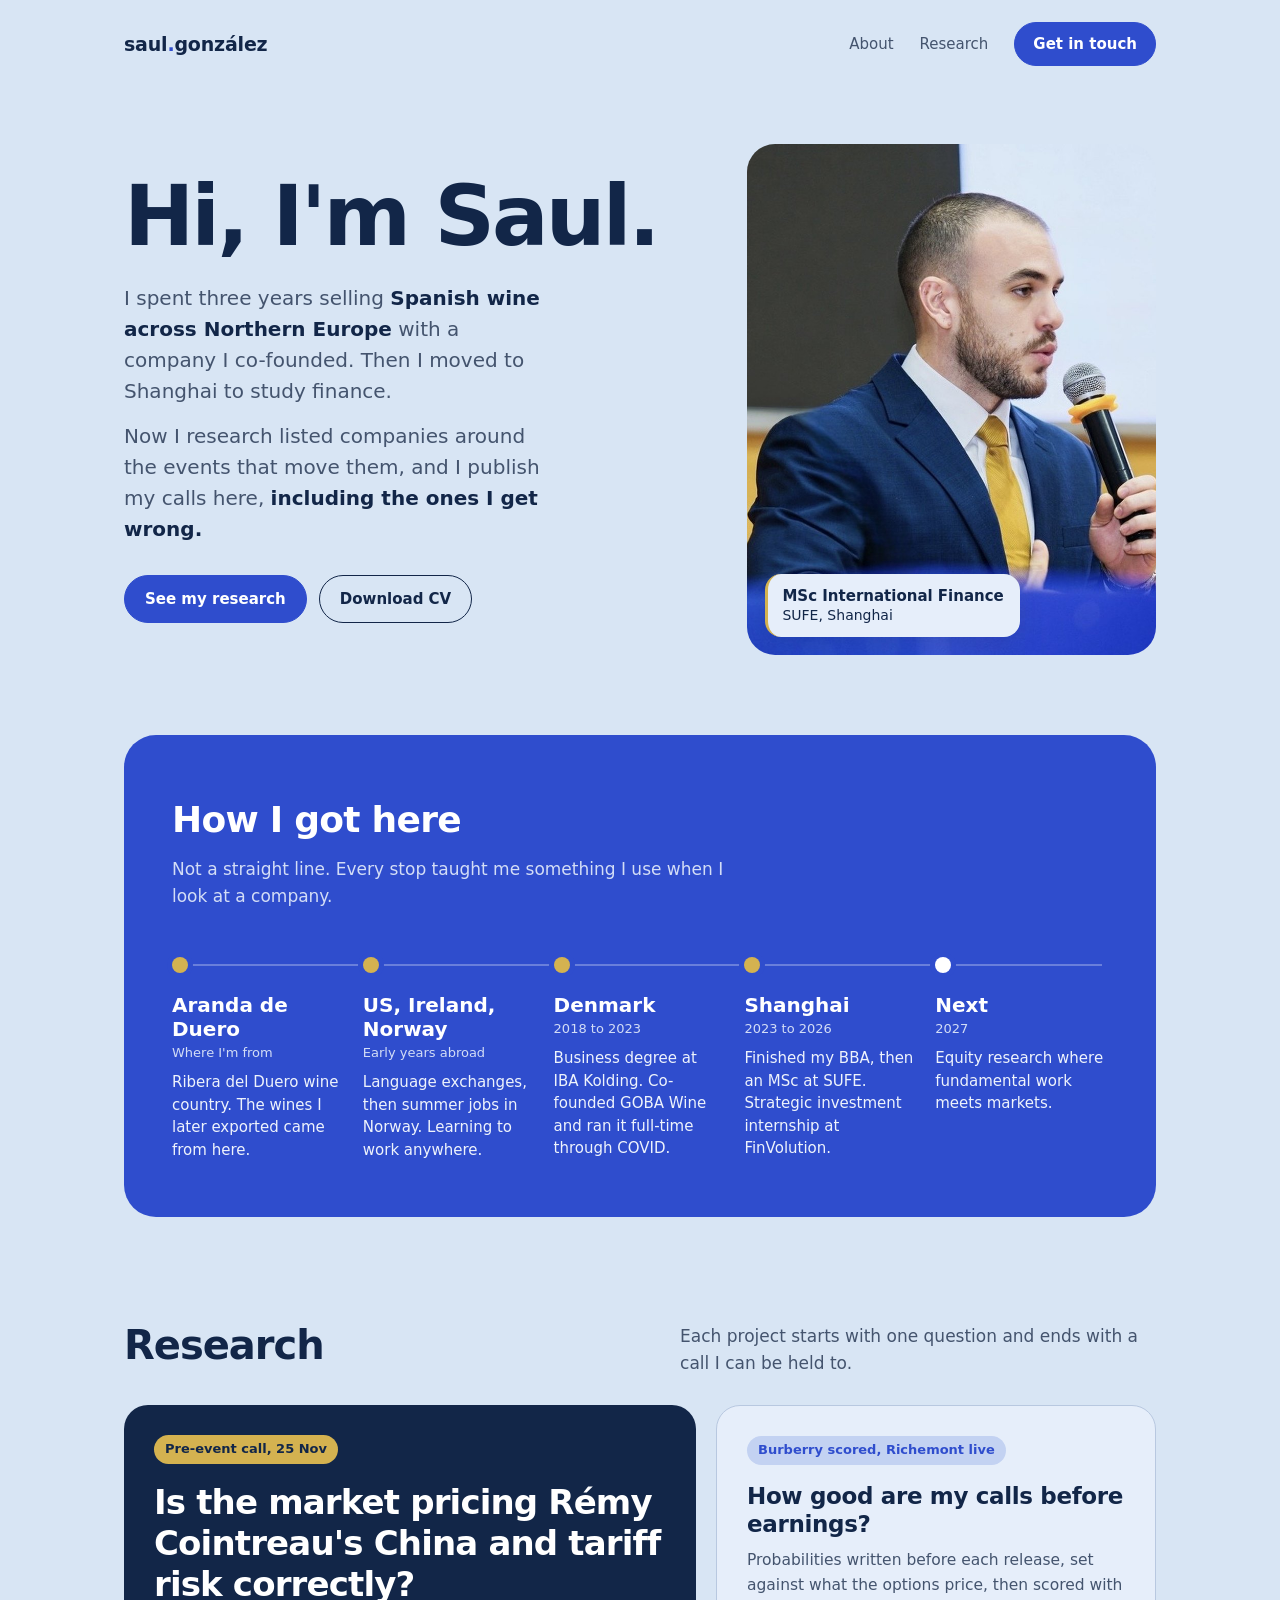
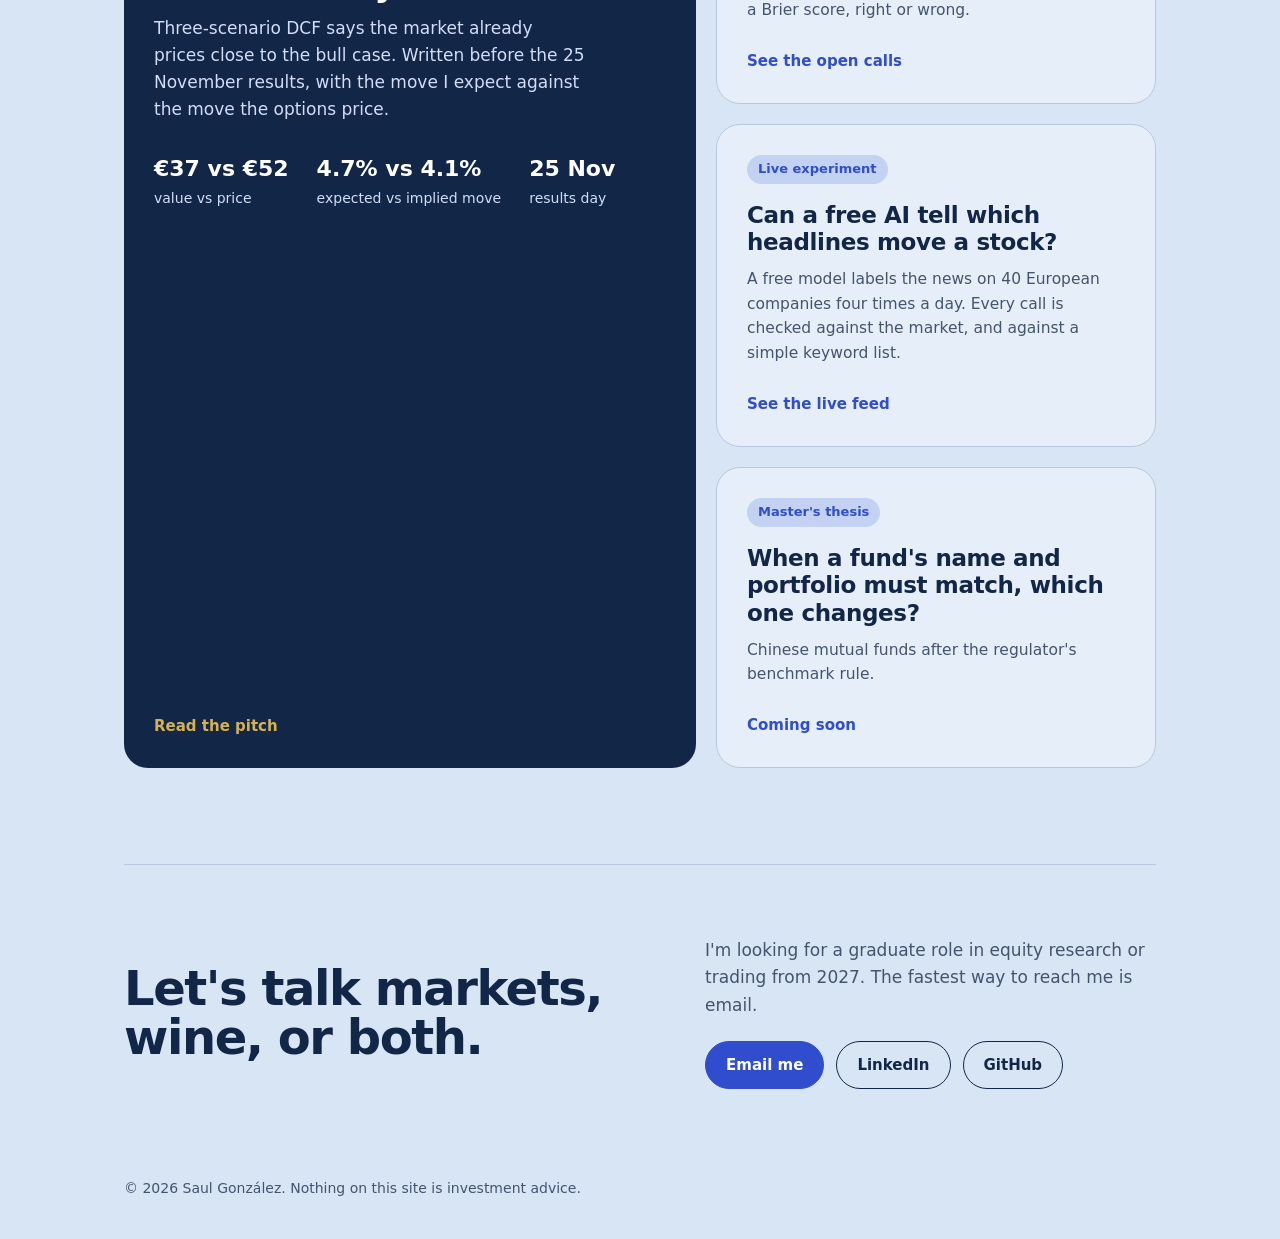
==== commit 0af5942c: "Event book: score the Burberry call (Brier 0.23) Co-Authored-By: Claude Opus 5.5 <noreply@anthropic." ====
--- a/index.html
+++ b/index.html
@@ -10,7 +10,7 @@
   <meta property="og:image" content="assets/saul.jpg">
   <link rel="preconnect" href="https://rsms.me/">
   <link rel="stylesheet" href="https://rsms.me/inter/inter.css">
-  <link rel="stylesheet" href="style.css?v=20261111b">
+  <link rel="stylesheet" href="style.css?v=20261112a">
 </head>
 <body>
 <div class="wrap">
@@ -68,7 +68,7 @@
         </a>
         <!-- Before going public: link these cards to their pages, or remove them until they have content. -->
         <a class="card" href="projects/event-book.html">
-          <span class="tag">Live: Burberry 12 Nov, Richemont 13 Nov</span>
+          <span class="tag">Burberry scored, Richemont live</span>
           <h3>How good are my calls before earnings?</h3>
           <p>Probabilities written before each release, set against what the options price, then scored with a Brier score, right or wrong.</p>
           <span class="more">See the open calls</span>
--- a/style.css
+++ b/style.css
@@ -217,3 +217,20 @@
   .c-body { grid-column: 1 / -1; }
   .f-row { grid-template-columns: 1fr 1fr 60px; }
 }
+
+/* News triage: days in the live feed */
+.days { display: grid; gap: 10px; }
+.day { background: transparent; border: 1px solid var(--line); border-radius: 18px; }
+.day[open] { background: rgba(230, 238, 250, .45); }
+.day summary { list-style: none; cursor: pointer; display: flex; flex-wrap: wrap; align-items: center; gap: 8px 14px; padding: 14px 18px; border-radius: 18px; }
+.day summary::-webkit-details-marker { display: none; }
+.day summary::before { content: "▸"; color: var(--accent); font-size: 14px; transition: transform .15s; }
+.day[open] summary::before { transform: rotate(90deg); }
+.day summary:hover { background: var(--surface); }
+.day summary b { font-family: var(--display); font-size: 17px; }
+.d-meta { color: var(--muted); font-size: 14px; }
+.d-score { margin-left: auto; font-size: 13px; font-weight: 700; padding: 4px 11px; border-radius: 999px; background: var(--gold); color: var(--ink); }
+.d-score.wait { background: transparent; border: 1px solid var(--line); color: var(--muted); font-weight: 600; }
+.day .calls { padding: 0 10px; }
+.day .more-btn { margin: 0 10px 14px; }
+@media (prefers-reduced-motion: reduce) { .day summary::before { transition: none; } }
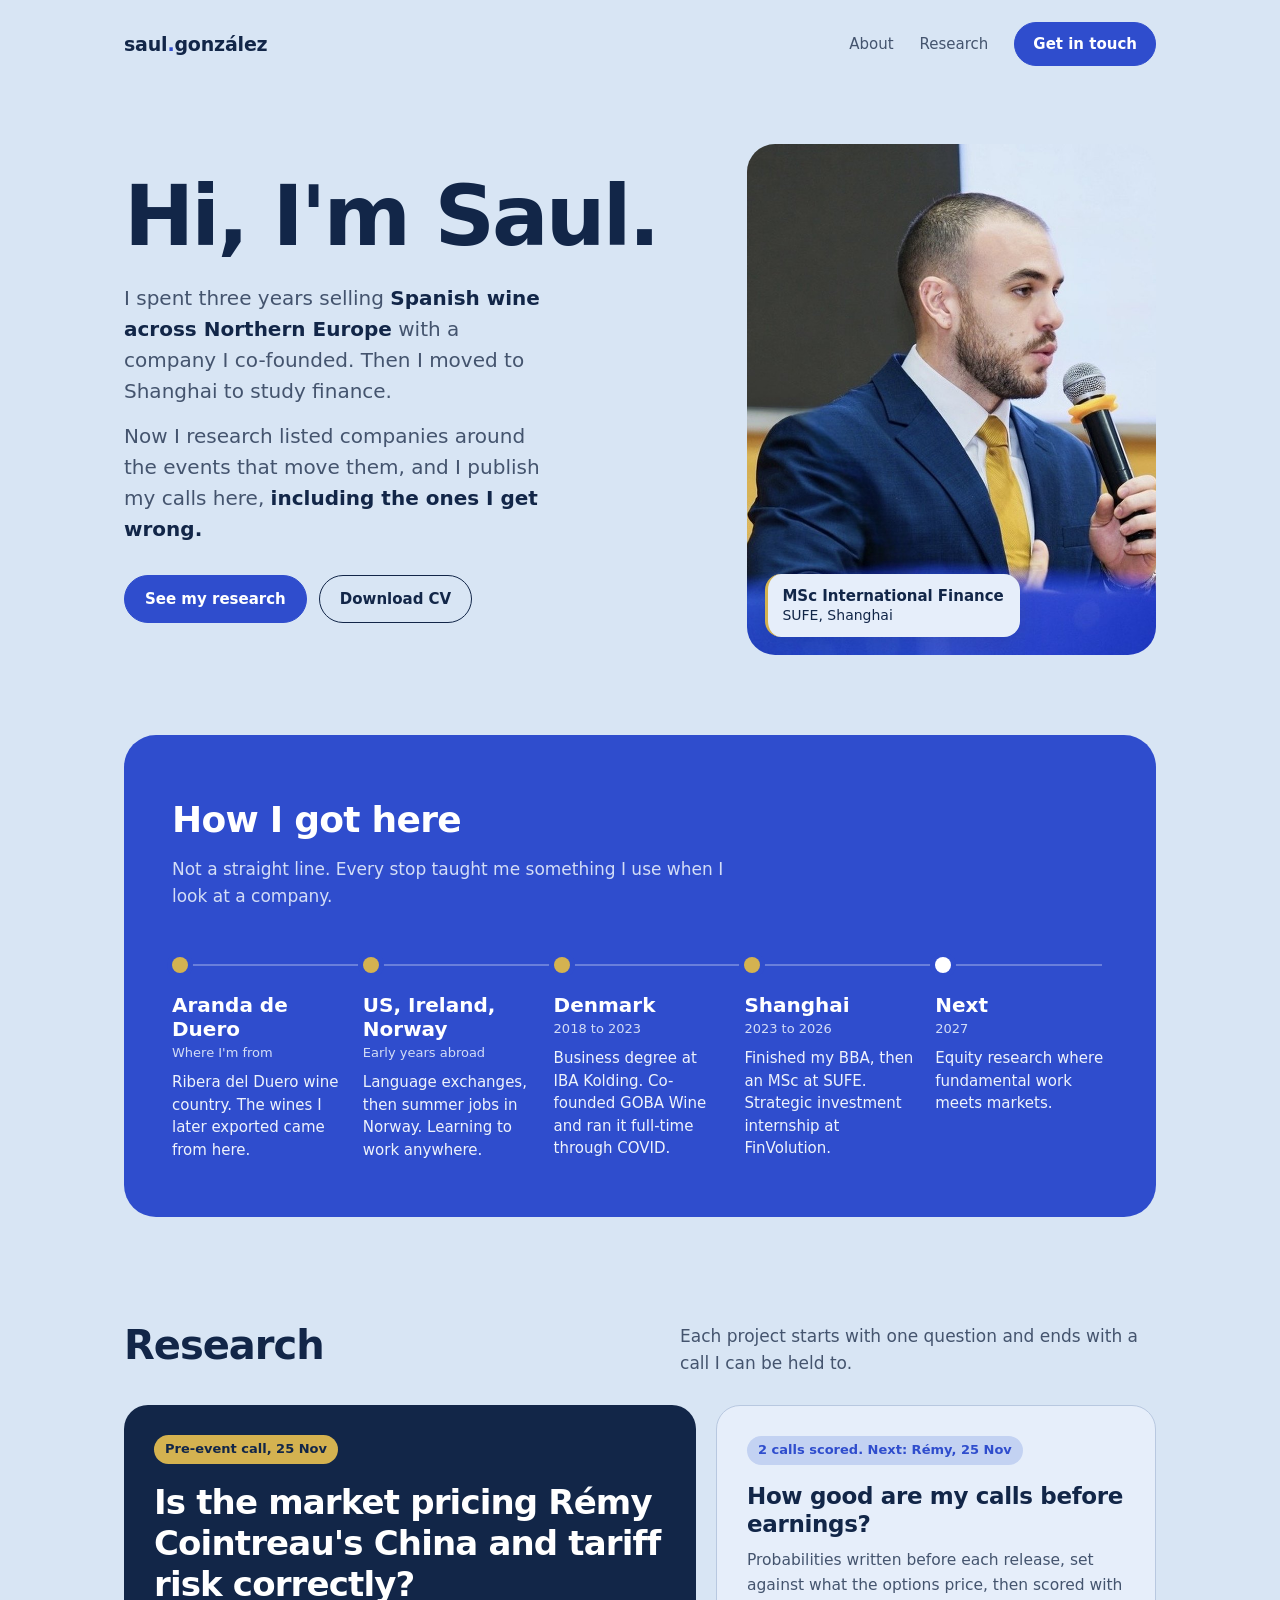
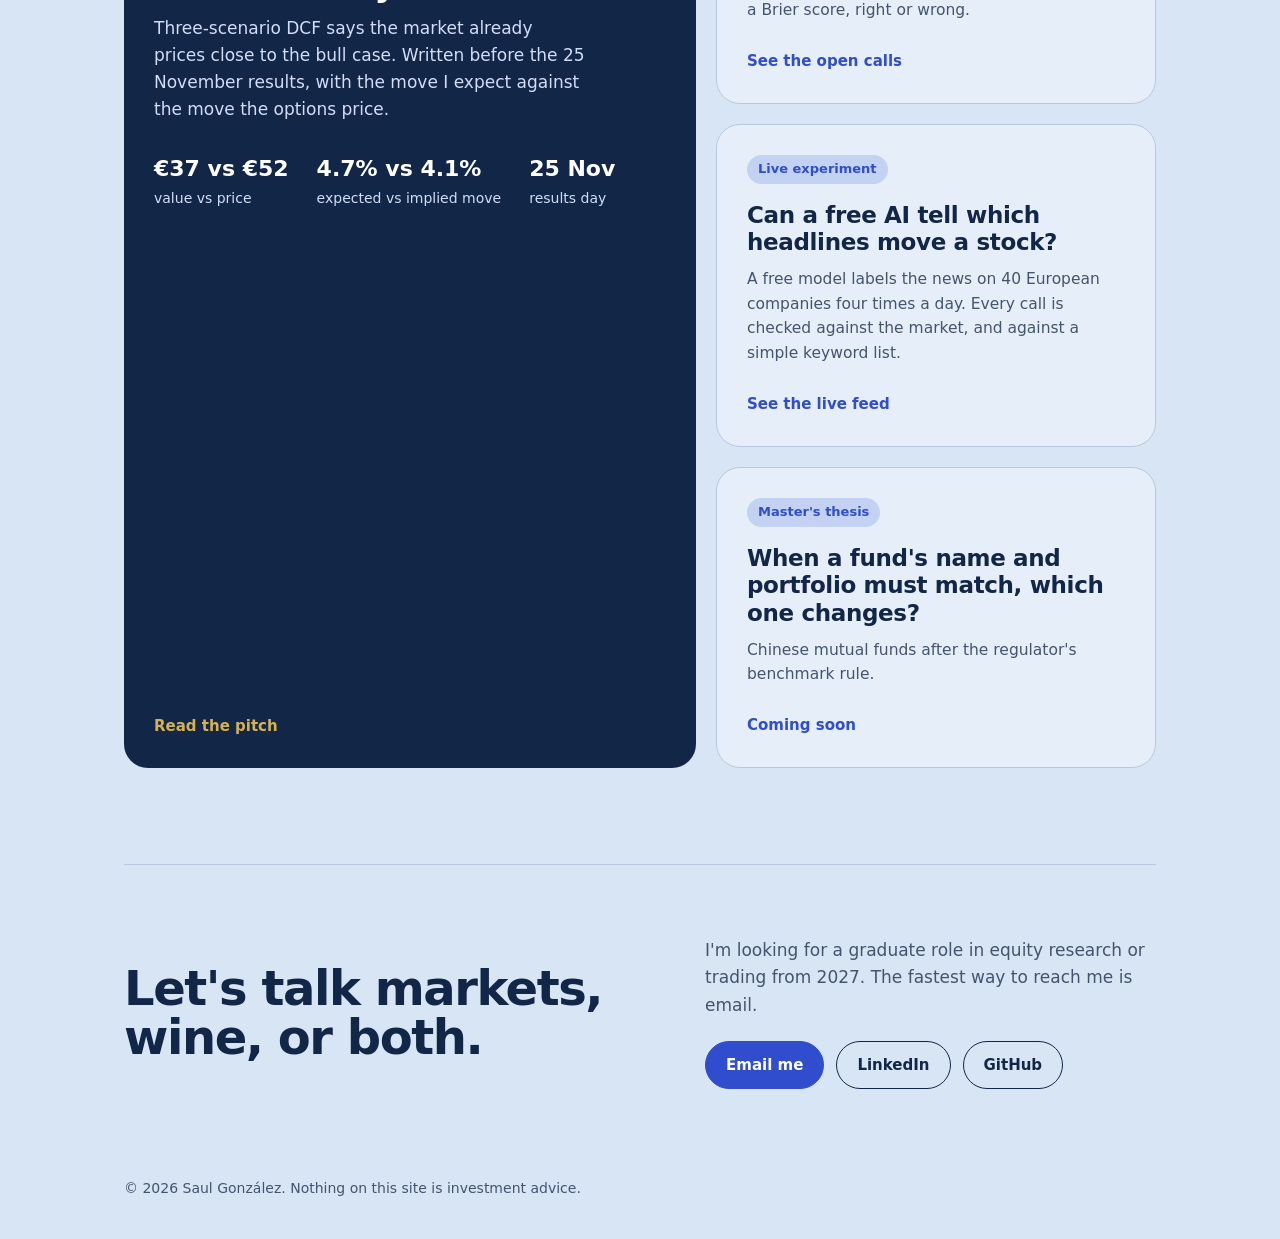
==== commit 9e796919: "Event book: score the Richemont call (Brier 0.33) Co-Authored-By: Claude Opus 5.5 <noreply@anthropic" ====
--- a/index.html
+++ b/index.html
@@ -68,7 +68,7 @@
         </a>
         <!-- Before going public: link these cards to their pages, or remove them until they have content. -->
         <a class="card" href="projects/event-book.html">
-          <span class="tag">Burberry scored, Richemont live</span>
+          <span class="tag">2 calls scored. Next: Rémy, 25 Nov</span>
           <h3>How good are my calls before earnings?</h3>
           <p>Probabilities written before each release, set against what the options price, then scored with a Brier score, right or wrong.</p>
           <span class="more">See the open calls</span>
